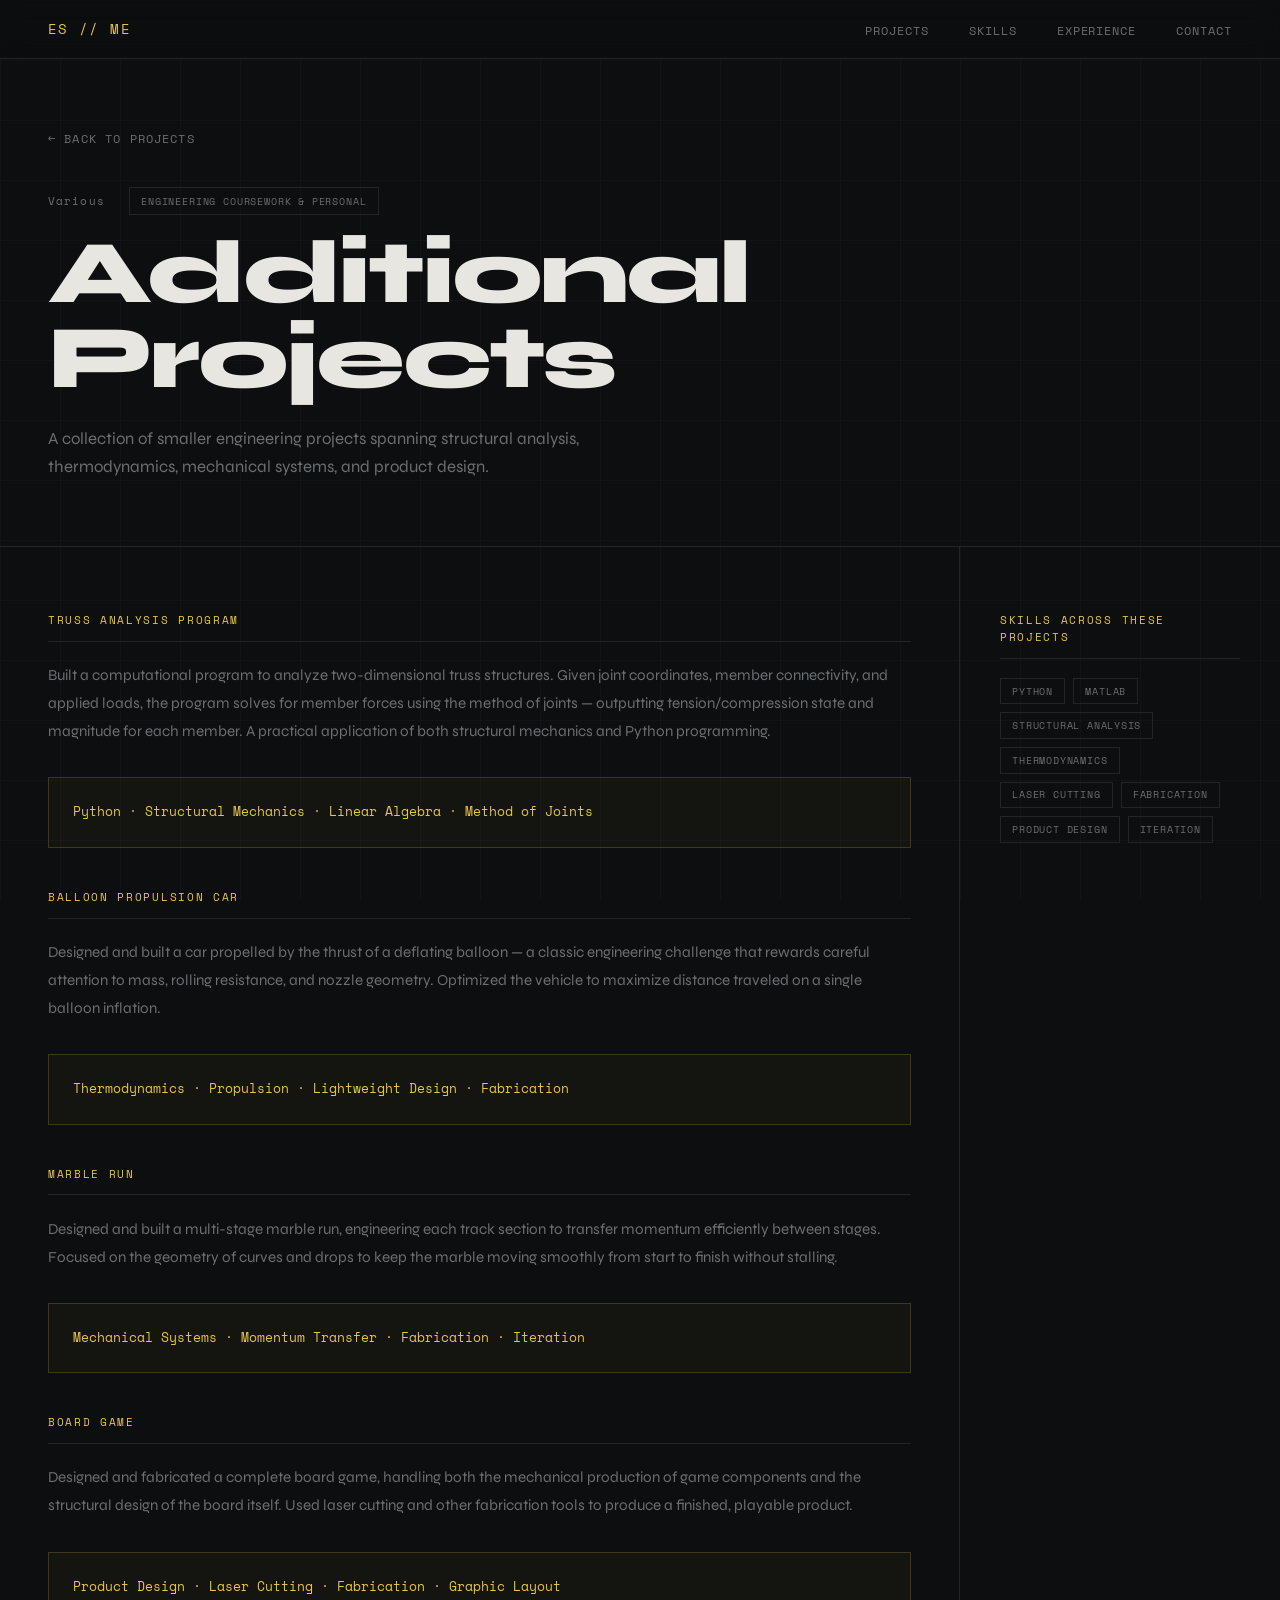
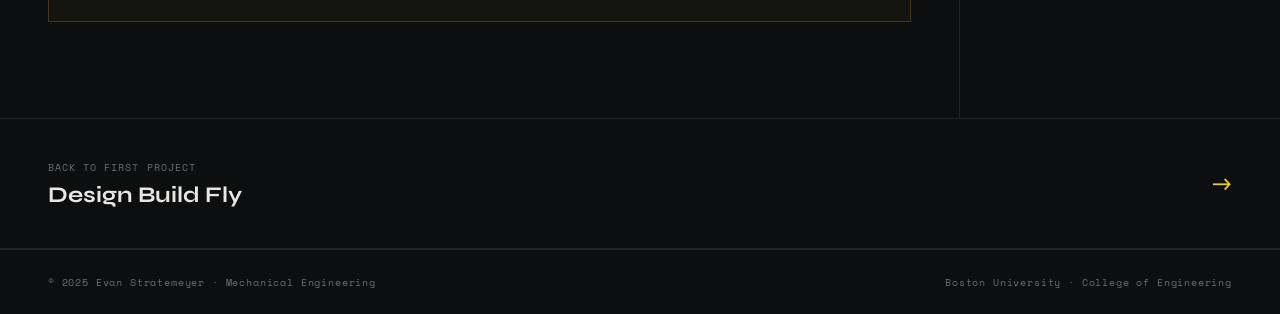
==== projects/additional.html @ 11208b40 "Initial commit" ====
<!DOCTYPE html>
<html lang="en">
<head>
  <meta charset="UTF-8">
  <meta name="viewport" content="width=device-width, initial-scale=1.0">
  <title>Additional Projects — Evan Stratemeyer</title>
  <link rel="stylesheet" href="../css/styles.css">
</head>
<body>

<nav>
  <a class="nav-logo" href="../index.html">ES // ME</a>
  <ul class="nav-links">
    <li><a href="../index.html#projects">Projects</a></li>
    <li><a href="../index.html#skills">Skills</a></li>
    <li><a href="../index.html#experience">Experience</a></li>
    <li><a href="../index.html#contact">Contact</a></li>
  </ul>
</nav>

<div class="project-hero">
  <div class="project-hero-content">
    <a href="../index.html#projects" class="back-link">← Back to Projects</a>
    <div class="project-hero-meta">
      <span class="project-hero-date">Various</span>
      <span class="tag">Engineering Coursework & Personal</span>
    </div>
    <h1 class="project-hero-title">Additional<br>Projects</h1>
    <p class="project-hero-subtitle">A collection of smaller engineering projects spanning structural analysis, thermodynamics, mechanical systems, and product design.</p>
  </div>
</div>

<div class="project-body">
  <div class="project-main">

    <p class="project-section-title">Truss Analysis Program</p>
    <div class="project-text">
      <p>Built a computational program to analyze two-dimensional truss structures. Given joint coordinates, member connectivity, and applied loads, the program solves for member forces using the method of joints — outputting tension/compression state and magnitude for each member. A practical application of both structural mechanics and Python programming.</p>
    </div>
    <div class="highlight-box"><p>Python · Structural Mechanics · Linear Algebra · Method of Joints</p></div>

    <p class="project-section-title" style="margin-top:2.5rem;">Balloon Propulsion Car</p>
    <div class="project-text">
      <p>Designed and built a car propelled by the thrust of a deflating balloon — a classic engineering challenge that rewards careful attention to mass, rolling resistance, and nozzle geometry. Optimized the vehicle to maximize distance traveled on a single balloon inflation.</p>
    </div>
    <div class="highlight-box"><p>Thermodynamics · Propulsion · Lightweight Design · Fabrication</p></div>

    <p class="project-section-title" style="margin-top:2.5rem;">Marble Run</p>
    <div class="project-text">
      <p>Designed and built a multi-stage marble run, engineering each track section to transfer momentum efficiently between stages. Focused on the geometry of curves and drops to keep the marble moving smoothly from start to finish without stalling.</p>
    </div>
    <div class="highlight-box"><p>Mechanical Systems · Momentum Transfer · Fabrication · Iteration</p></div>

    <p class="project-section-title" style="margin-top:2.5rem;">Board Game</p>
    <div class="project-text">
      <p>Designed and fabricated a complete board game, handling both the mechanical production of game components and the structural design of the board itself. Used laser cutting and other fabrication tools to produce a finished, playable product.</p>
    </div>
    <div class="highlight-box"><p>Product Design · Laser Cutting · Fabrication · Graphic Layout</p></div>

  </div>

  <div class="project-sidebar">
    <p class="project-section-title">Skills Across These Projects</p>
    <div class="sidebar-tags">
      <span class="sidebar-tag">Python</span>
      <span class="sidebar-tag">MATLAB</span>
      <span class="sidebar-tag">Structural Analysis</span>
      <span class="sidebar-tag">Thermodynamics</span>
      <span class="sidebar-tag">Laser Cutting</span>
      <span class="sidebar-tag">Fabrication</span>
      <span class="sidebar-tag">Product Design</span>
      <span class="sidebar-tag">Iteration</span>
    </div>
  </div>
</div>

<a href="design-build-fly.html" class="next-project">
  <div>
    <p class="next-label">Back to First Project</p>
    <p class="next-title">Design Build Fly</p>
  </div>
  <span class="next-arrow">→</span>
</a>

<footer>
  <p>© 2025 Evan Stratemeyer · Mechanical Engineering</p>
  <p>Boston University · College of Engineering</p>
</footer>

<script src="../js/main.js"></script>
</body>
</html>
---- css/styles.css ----
/* =========================================
   EVAN STRATEMEYER — Portfolio Styles
   ========================================= */

@import url('https://fonts.googleapis.com/css2?family=Space+Mono:wght@400;700&family=Syne:wght@400;600;700;800&display=swap');

/* -----------------------------------------
   CSS VARIABLES
----------------------------------------- */
:root {
  --bg: #0c0e0f;
  --surface: #141618;
  --border: #222527;
  --accent: #e8c547;
  --accent2: #4a9eff;
  --text: #e8e6e1;
  --muted: #6b6f72;
  --mono: 'Space Mono', monospace;
  --sans: 'Syne', sans-serif;
}

/* -----------------------------------------
   RESET & BASE
----------------------------------------- */
* { margin: 0; padding: 0; box-sizing: border-box; }
html { scroll-behavior: smooth; }

body {
  background: var(--bg);
  color: var(--text);
  font-family: var(--sans);
  overflow-x: hidden;
}

/* Grid background */
body::before {
  content: '';
  position: fixed;
  inset: 0;
  background-image:
    linear-gradient(rgba(255,255,255,0.025) 1px, transparent 1px),
    linear-gradient(90deg, rgba(255,255,255,0.025) 1px, transparent 1px);
  background-size: 60px 60px;
  pointer-events: none;
  z-index: 0;
}

/* -----------------------------------------
   NAVIGATION
----------------------------------------- */
nav {
  position: fixed;
  top: 0; left: 0; right: 0;
  z-index: 100;
  display: flex;
  align-items: center;
  justify-content: space-between;
  padding: 1.2rem 3rem;
  border-bottom: 1px solid var(--border);
  background: rgba(12,14,15,0.85);
  backdrop-filter: blur(12px);
}

.nav-logo {
  font-family: var(--mono);
  font-size: 0.85rem;
  color: var(--accent);
  letter-spacing: 0.1em;
  text-decoration: none;
}

.nav-links {
  display: flex;
  gap: 2.5rem;
  list-style: none;
}

.nav-links a {
  font-family: var(--mono);
  font-size: 0.75rem;
  color: var(--muted);
  text-decoration: none;
  letter-spacing: 0.08em;
  text-transform: uppercase;
  transition: color 0.2s;
}

.nav-links a:hover { color: var(--accent); }

/* -----------------------------------------
   BUTTONS
----------------------------------------- */
.btn {
  font-family: var(--mono);
  font-size: 0.75rem;
  letter-spacing: 0.1em;
  text-transform: uppercase;
  text-decoration: none;
  padding: 0.85rem 1.8rem;
  border: 1px solid;
  transition: all 0.2s;
  cursor: pointer;
  display: inline-block;
}

.btn-primary {
  background: var(--accent);
  color: #0c0e0f;
  border-color: var(--accent);
}

.btn-primary:hover {
  background: transparent;
  color: var(--accent);
}

.btn-secondary {
  background: transparent;
  color: var(--muted);
  border-color: var(--border);
}

.btn-secondary:hover {
  border-color: var(--muted);
  color: var(--text);
}

/* -----------------------------------------
   SECTIONS (shared)
----------------------------------------- */
section {
  position: relative;
  z-index: 1;
  padding: 6rem 3rem;
}

.section-header {
  display: flex;
  align-items: baseline;
  gap: 1rem;
  margin-bottom: 3.5rem;
}

.section-num {
  font-family: var(--mono);
  font-size: 0.7rem;
  color: var(--accent);
  letter-spacing: 0.15em;
}

.section-title {
  font-size: 2.8rem;
  font-weight: 800;
  letter-spacing: -0.02em;
}

/* -----------------------------------------
   STATS BAR
----------------------------------------- */
.stats-bar {
  position: relative;
  z-index: 1;
  display: flex;
  border-top: 1px solid var(--border);
  border-bottom: 1px solid var(--border);
}

.stat {
  flex: 1;
  padding: 2rem;
  border-right: 1px solid var(--border);
  opacity: 0;
  animation: fadeUp 0.5s ease forwards;
}

.stat:last-child { border-right: none; }
.stat:nth-child(1) { animation-delay: 0.2s; }
.stat:nth-child(2) { animation-delay: 0.35s; }
.stat:nth-child(3) { animation-delay: 0.5s; }
.stat:nth-child(4) { animation-delay: 0.65s; }

.stat-num {
  font-size: 2.2rem;
  font-weight: 800;
  color: var(--accent);
  line-height: 1;
  margin-bottom: 0.4rem;
}

.stat-label {
  font-family: var(--mono);
  font-size: 0.7rem;
  color: var(--muted);
  letter-spacing: 0.1em;
  text-transform: uppercase;
}

/* -----------------------------------------
   PROJECT CARDS (index page)
----------------------------------------- */
.projects-grid {
  display: grid;
  grid-template-columns: repeat(auto-fill, minmax(340px, 1fr));
  gap: 1.5px;
  background: var(--border);
  border: 1.5px solid var(--border);
}

.project-card {
  background: var(--bg);
  padding: 2.5rem;
  position: relative;
  overflow: hidden;
  transition: background 0.2s;
  cursor: pointer;
  text-decoration: none;
  color: inherit;
  display: block;
}

.project-card::before {
  content: '';
  position: absolute;
  inset: 0;
  background: linear-gradient(135deg, rgba(232,197,71,0.05) 0%, transparent 60%);
  opacity: 0;
  transition: opacity 0.3s;
}

.project-card:hover { background: var(--surface); }
.project-card:hover::before { opacity: 1; }
.project-card.featured { grid-column: span 2; }

.project-arrow {
  position: absolute;
  bottom: 2rem;
  right: 2rem;
  font-family: var(--mono);
  font-size: 0.75rem;
  color: var(--muted);
  transition: color 0.2s, transform 0.2s;
}

.project-card:hover .project-arrow {
  color: var(--accent);
  transform: translate(3px, -3px);
}

.project-icon {
  width: 42px;
  height: 42px;
  border: 1px solid var(--border);
  display: flex;
  align-items: center;
  justify-content: center;
  font-size: 1.2rem;
  margin-bottom: 1.5rem;
  color: var(--accent);
  transition: border-color 0.2s;
}

.project-card:hover .project-icon { border-color: var(--accent); }

.project-date {
  font-family: var(--mono);
  font-size: 0.65rem;
  color: var(--muted);
  letter-spacing: 0.1em;
  text-transform: uppercase;
  margin-bottom: 0.6rem;
}

.project-name {
  font-size: 1.3rem;
  font-weight: 700;
  letter-spacing: -0.01em;
  margin-bottom: 0.8rem;
}

.project-desc {
  font-size: 0.875rem;
  color: var(--muted);
  line-height: 1.7;
  margin-bottom: 1.5rem;
}

.project-tags {
  display: flex;
  flex-wrap: wrap;
  gap: 0.5rem;
}

.tag {
  font-family: var(--mono);
  font-size: 0.65rem;
  letter-spacing: 0.08em;
  text-transform: uppercase;
  padding: 0.3rem 0.7rem;
  border: 1px solid var(--border);
  color: var(--muted);
  transition: all 0.2s;
}

.project-card:hover .tag {
  border-color: rgba(232,197,71,0.3);
  color: var(--accent);
}

.project-highlight {
  position: absolute;
  top: 2rem;
  right: 2rem;
  font-family: var(--mono);
  font-size: 0.6rem;
  color: var(--accent);
  letter-spacing: 0.1em;
  text-transform: uppercase;
  border: 1px solid rgba(232,197,71,0.3);
  padding: 0.25rem 0.6rem;
}

/* -----------------------------------------
   SKILLS
----------------------------------------- */
.skills-layout {
  display: grid;
  grid-template-columns: 1fr 1fr;
  gap: 3rem;
}

.skill-category-title {
  font-family: var(--mono);
  font-size: 0.7rem;
  color: var(--accent);
  letter-spacing: 0.15em;
  text-transform: uppercase;
  margin-bottom: 1.5rem;
}

.skill-list {
  display: flex;
  flex-direction: column;
  gap: 0.8rem;
}

.skill-item {
  display: flex;
  align-items: center;
  gap: 1rem;
}

.skill-name {
  font-family: var(--mono);
  font-size: 0.8rem;
  color: var(--text);
  width: 140px;
  flex-shrink: 0;
}

.skill-bar-bg {
  flex: 1;
  height: 2px;
  background: var(--border);
  position: relative;
  overflow: hidden;
}

.skill-bar-fill {
  height: 100%;
  background: var(--accent);
  width: 0;
  transition: width 1.2s cubic-bezier(0.16,1,0.3,1);
}

.skill-bar-fill.animate { width: var(--fill); }

/* -----------------------------------------
   EXPERIENCE
----------------------------------------- */
.exp-list {
  display: flex;
  flex-direction: column;
  border: 1px solid var(--border);
}

.exp-item {
  padding: 2rem 2.5rem;
  border-bottom: 1px solid var(--border);
  display: grid;
  grid-template-columns: 200px 1fr;
  gap: 2rem;
  transition: background 0.2s;
}

.exp-item:last-child { border-bottom: none; }
.exp-item:hover { background: var(--surface); }

.exp-date {
  font-family: var(--mono);
  font-size: 0.7rem;
  color: var(--muted);
  letter-spacing: 0.05em;
  padding-top: 0.2rem;
}

.exp-role {
  font-size: 1.1rem;
  font-weight: 700;
  margin-bottom: 0.3rem;
}

.exp-org {
  font-family: var(--mono);
  font-size: 0.75rem;
  color: var(--accent);
  margin-bottom: 0.8rem;
  letter-spacing: 0.05em;
}

.exp-desc {
  font-size: 0.875rem;
  color: var(--muted);
  line-height: 1.7;
}

/* -----------------------------------------
   CONTACT
----------------------------------------- */
.contact-section {
  border-top: 1px solid var(--border);
  padding: 6rem 3rem;
}

.contact-grid {
  display: grid;
  grid-template-columns: 1fr 1fr;
  gap: 4rem;
  align-items: center;
}

.contact-headline {
  font-size: clamp(2rem, 5vw, 4rem);
  font-weight: 800;
  letter-spacing: -0.03em;
  line-height: 1.05;
  margin-bottom: 1.5rem;
}

.contact-headline span { color: var(--accent); }

.contact-body {
  font-size: 0.95rem;
  color: var(--muted);
  line-height: 1.7;
  margin-bottom: 2rem;
}

.contact-links {
  display: flex;
  flex-direction: column;
  gap: 1rem;
}

.contact-link {
  display: flex;
  align-items: center;
  gap: 1rem;
  padding: 1.2rem 1.5rem;
  border: 1px solid var(--border);
  text-decoration: none;
  color: var(--text);
  transition: all 0.2s;
  font-family: var(--mono);
  font-size: 0.8rem;
}

.contact-link:hover {
  border-color: var(--accent);
  color: var(--accent);
  background: rgba(232,197,71,0.05);
}

.contact-link-icon {
  font-size: 1rem;
  width: 20px;
  text-align: center;
}

/* -----------------------------------------
   FOOTER
----------------------------------------- */
footer {
  position: relative;
  z-index: 1;
  border-top: 1px solid var(--border);
  padding: 1.5rem 3rem;
  display: flex;
  justify-content: space-between;
  align-items: center;
}

footer p {
  font-family: var(--mono);
  font-size: 0.65rem;
  color: var(--muted);
  letter-spacing: 0.08em;
}

/* -----------------------------------------
   PROJECT DETAIL PAGES
----------------------------------------- */
.project-hero {
  position: relative;
  z-index: 1;
  min-height: 50vh;
  display: flex;
  align-items: flex-end;
  padding: 8rem 3rem 4rem;
  border-bottom: 1px solid var(--border);
}

.back-link {
  font-family: var(--mono);
  font-size: 0.72rem;
  color: var(--muted);
  text-decoration: none;
  letter-spacing: 0.1em;
  text-transform: uppercase;
  display: inline-flex;
  align-items: center;
  gap: 0.5rem;
  margin-bottom: 2.5rem;
  transition: color 0.2s;
}

.back-link:hover { color: var(--accent); }

.project-hero-content { width: 100%; }

.project-hero-meta {
  display: flex;
  align-items: center;
  gap: 1.5rem;
  margin-bottom: 1rem;
}

.project-hero-date {
  font-family: var(--mono);
  font-size: 0.7rem;
  color: var(--muted);
  letter-spacing: 0.1em;
}

.project-hero-title {
  font-size: clamp(2.5rem, 7vw, 6rem);
  font-weight: 800;
  letter-spacing: -0.03em;
  line-height: 0.95;
  margin-bottom: 1.5rem;
}

.project-hero-subtitle {
  font-size: 1.05rem;
  color: var(--muted);
  max-width: 560px;
  line-height: 1.7;
}

.project-body {
  position: relative;
  z-index: 1;
  display: grid;
  grid-template-columns: 1fr 320px;
  gap: 0;
  border-bottom: 1px solid var(--border);
}

.project-main {
  padding: 4rem 3rem;
  border-right: 1px solid var(--border);
}

.project-sidebar {
  padding: 4rem 2.5rem;
}

.project-section-title {
  font-family: var(--mono);
  font-size: 0.7rem;
  color: var(--accent);
  letter-spacing: 0.15em;
  text-transform: uppercase;
  margin-bottom: 1.2rem;
  padding-bottom: 0.8rem;
  border-bottom: 1px solid var(--border);
}

.project-text {
  font-size: 0.95rem;
  color: var(--muted);
  line-height: 1.85;
  margin-bottom: 2rem;
}

.project-text p { margin-bottom: 1rem; }

.highlight-box {
  border: 1px solid rgba(232,197,71,0.2);
  background: rgba(232,197,71,0.04);
  padding: 1.5rem;
  margin: 2rem 0;
}

.highlight-box p {
  font-family: var(--mono);
  font-size: 0.8rem;
  color: var(--accent);
  line-height: 1.6;
}

.detail-list {
  display: flex;
  flex-direction: column;
  gap: 1.2rem;
  margin-bottom: 2.5rem;
}

.detail-item {
  font-family: var(--mono);
  font-size: 0.75rem;
  color: var(--muted);
  line-height: 1.5;
}

.detail-item strong {
  display: block;
  color: var(--text);
  font-size: 0.7rem;
  letter-spacing: 0.08em;
  text-transform: uppercase;
  margin-bottom: 0.25rem;
}

.sidebar-tags {
  display: flex;
  flex-wrap: wrap;
  gap: 0.5rem;
  margin-bottom: 2.5rem;
}

.sidebar-tag {
  font-family: var(--mono);
  font-size: 0.62rem;
  letter-spacing: 0.08em;
  text-transform: uppercase;
  padding: 0.3rem 0.7rem;
  border: 1px solid var(--border);
  color: var(--muted);
}

.photo-placeholder {
  background: var(--surface);
  border: 1px dashed var(--border);
  aspect-ratio: 16/10;
  display: flex;
  flex-direction: column;
  align-items: center;
  justify-content: center;
  gap: 0.5rem;
  margin-bottom: 1.5rem;
  color: var(--muted);
}

.photo-placeholder span {
  font-family: var(--mono);
  font-size: 0.65rem;
  letter-spacing: 0.1em;
  text-transform: uppercase;
}

.photo-placeholder .photo-icon { font-size: 1.5rem; }

.project-image {
  width: 100%;
  aspect-ratio: 16/10;
  object-fit: cover;
  display: block;
  margin-bottom: 1.5rem;
  border: 1px solid var(--border);
}

.next-project {
  position: relative;
  z-index: 1;
  display: flex;
  align-items: center;
  justify-content: space-between;
  padding: 2.5rem 3rem;
  border-bottom: 1px solid var(--border);
  text-decoration: none;
  color: var(--text);
  transition: background 0.2s;
}

.next-project:hover { background: var(--surface); }

.next-label {
  font-family: var(--mono);
  font-size: 0.65rem;
  color: var(--muted);
  letter-spacing: 0.1em;
  text-transform: uppercase;
  margin-bottom: 0.4rem;
}

.next-title {
  font-size: 1.4rem;
  font-weight: 700;
}

.next-arrow {
  font-size: 1.5rem;
  color: var(--accent);
  transition: transform 0.2s;
}

.next-project:hover .next-arrow { transform: translateX(6px); }

/* -----------------------------------------
   ANIMATIONS
----------------------------------------- */
@keyframes fadeUp {
  from { opacity: 0; transform: translateY(20px); }
  to { opacity: 1; transform: translateY(0); }
}

.reveal {
  opacity: 0;
  transform: translateY(24px);
  transition: opacity 0.6s ease, transform 0.6s ease;
}

.reveal.visible {
  opacity: 1;
  transform: translateY(0);
}

/* -----------------------------------------
   RESPONSIVE
----------------------------------------- */
@media (max-width: 768px) {
  nav { padding: 1rem 1.5rem; }
  .nav-links { display: none; }
  section { padding: 4rem 1.5rem; }
  .stats-bar { flex-wrap: wrap; }
  .stat { flex: 50%; border-right: 1px solid var(--border); }
  .project-card.featured { grid-column: span 1; }
  .projects-grid { grid-template-columns: 1fr; }
  .skills-layout { grid-template-columns: 1fr; }
  .exp-item { grid-template-columns: 1fr; gap: 0.5rem; }
  .contact-grid { grid-template-columns: 1fr; }
  footer { flex-direction: column; gap: 0.5rem; text-align: center; }
  .project-body { grid-template-columns: 1fr; }
  .project-main { border-right: none; border-bottom: 1px solid var(--border); }
  .project-hero { padding: 7rem 1.5rem 3rem; }
  .project-main { padding: 3rem 1.5rem; }
  .project-sidebar { padding: 3rem 1.5rem; }
  .next-project { padding: 2rem 1.5rem; }
}
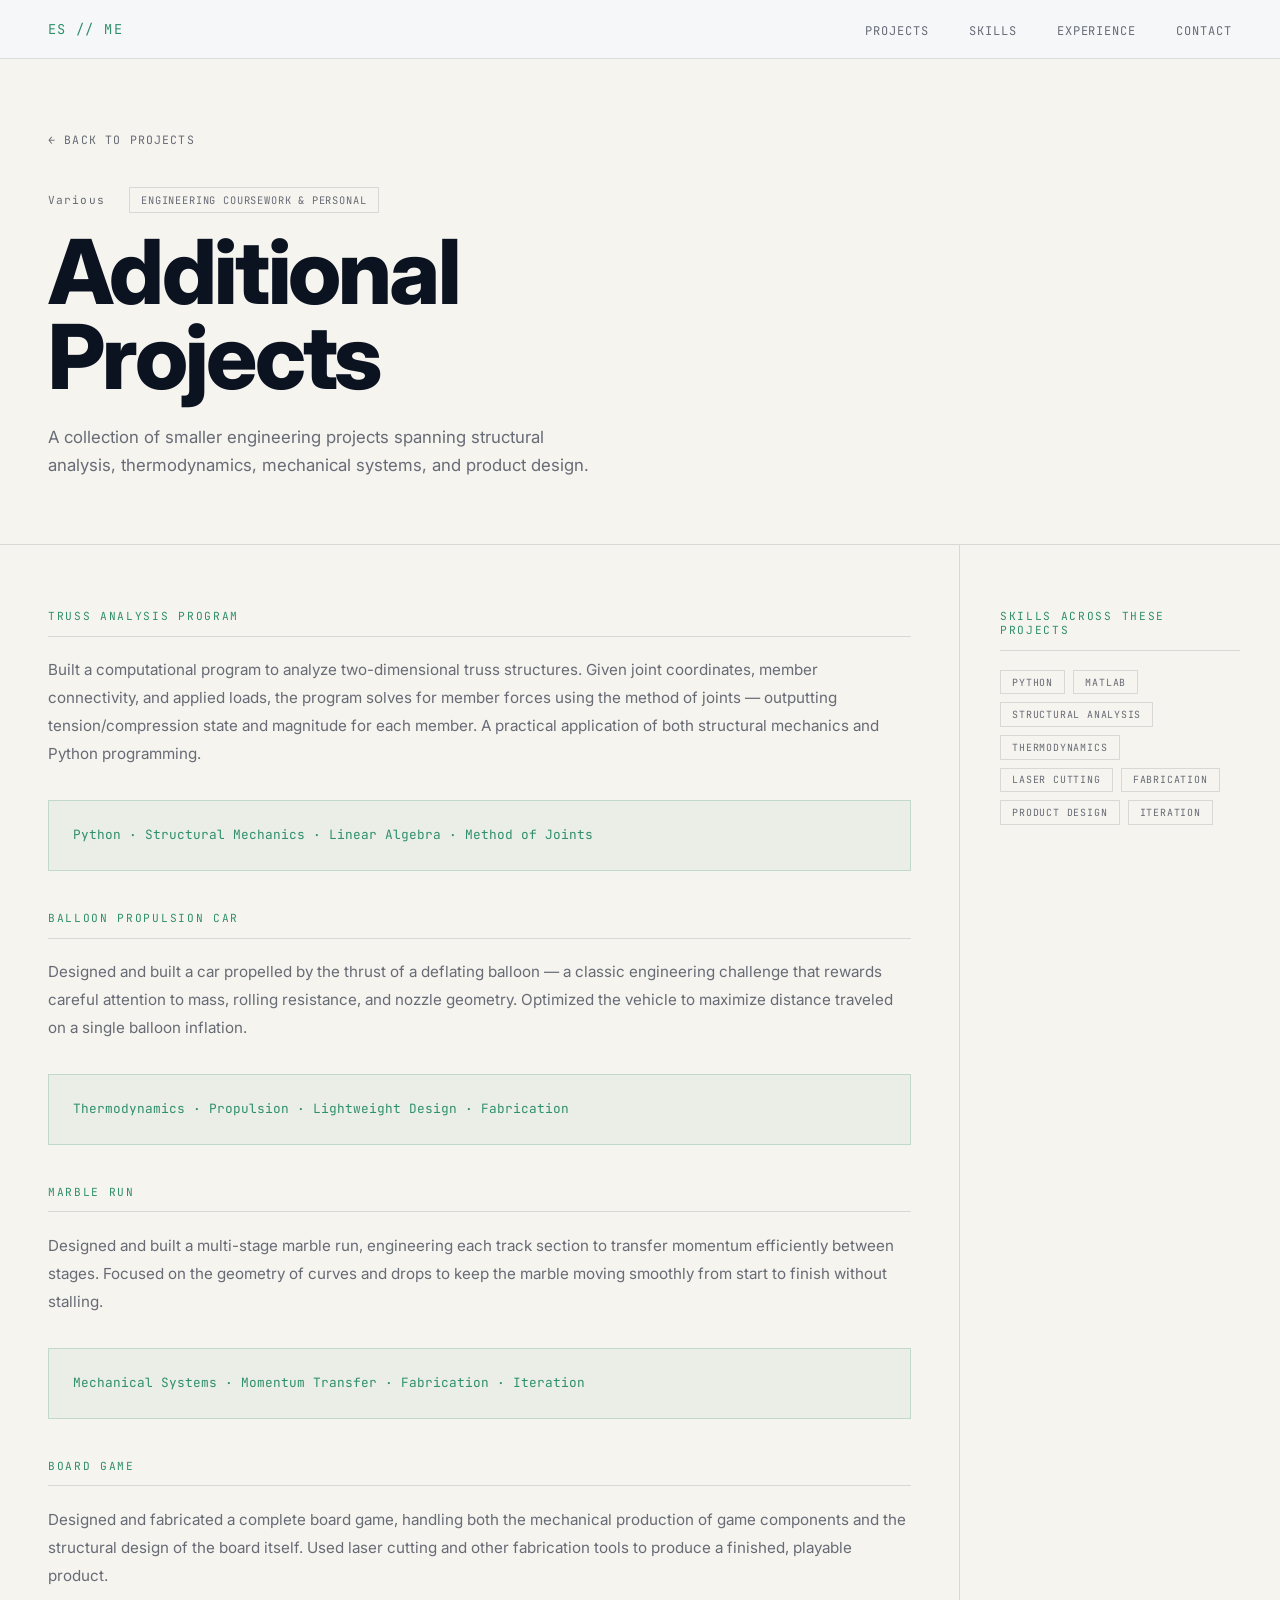
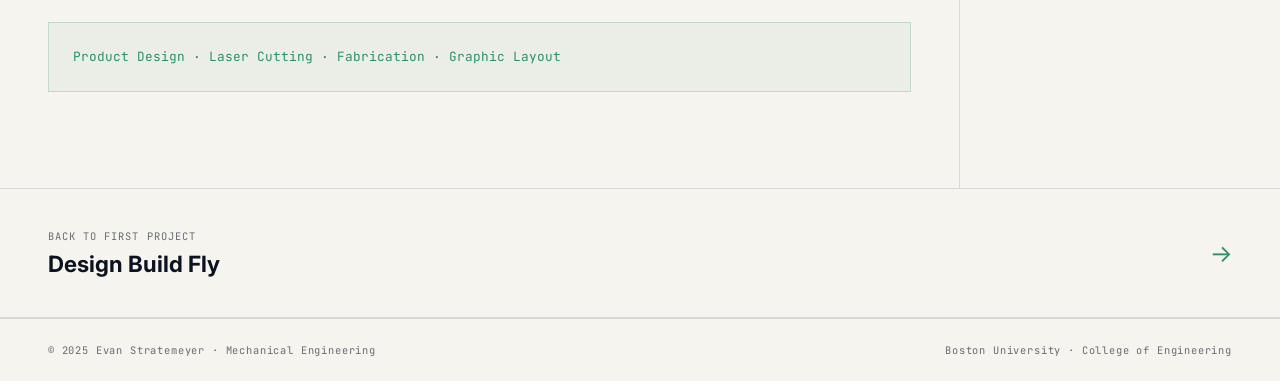
==== commit a941e032: "colors, format" ====
--- a/projects/additional.html
+++ b/projects/additional.html
@@ -39,19 +39,19 @@
     </div>
     <div class="highlight-box"><p>Python · Structural Mechanics · Linear Algebra · Method of Joints</p></div>
 
-    <p class="project-section-title" style="margin-top:2.5rem;">Balloon Propulsion Car</p>
+    <p class="project-section-title project-section-title-spaced-lg">Balloon Propulsion Car</p>
     <div class="project-text">
       <p>Designed and built a car propelled by the thrust of a deflating balloon — a classic engineering challenge that rewards careful attention to mass, rolling resistance, and nozzle geometry. Optimized the vehicle to maximize distance traveled on a single balloon inflation.</p>
     </div>
     <div class="highlight-box"><p>Thermodynamics · Propulsion · Lightweight Design · Fabrication</p></div>
 
-    <p class="project-section-title" style="margin-top:2.5rem;">Marble Run</p>
+    <p class="project-section-title project-section-title-spaced-lg">Marble Run</p>
     <div class="project-text">
       <p>Designed and built a multi-stage marble run, engineering each track section to transfer momentum efficiently between stages. Focused on the geometry of curves and drops to keep the marble moving smoothly from start to finish without stalling.</p>
     </div>
     <div class="highlight-box"><p>Mechanical Systems · Momentum Transfer · Fabrication · Iteration</p></div>
 
-    <p class="project-section-title" style="margin-top:2.5rem;">Board Game</p>
+    <p class="project-section-title project-section-title-spaced-lg">Board Game</p>
     <div class="project-text">
       <p>Designed and fabricated a complete board game, handling both the mechanical production of game components and the structural design of the board itself. Used laser cutting and other fabrication tools to produce a finished, playable product.</p>
     </div>
--- a/css/styles.css
+++ b/css/styles.css
@@ -2,21 +2,22 @@
    EVAN STRATEMEYER — Portfolio Styles
    ========================================= */
 
-@import url('https://fonts.googleapis.com/css2?family=Space+Mono:wght@400;700&family=Syne:wght@400;600;700;800&display=swap');
+@import url('https://fonts.googleapis.com/css2?family=Inter:wght@400;500;600;700;800&family=JetBrains+Mono:wght@400;600;700&display=swap');
 
 /* -----------------------------------------
    CSS VARIABLES
 ----------------------------------------- */
 :root {
-  --bg: #0c0e0f;
-  --surface: #141618;
-  --border: #222527;
-  --accent: #e8c547;
-  --accent2: #4a9eff;
-  --text: #e8e6e1;
-  --muted: #6b6f72;
-  --mono: 'Space Mono', monospace;
-  --sans: 'Syne', sans-serif;
+  --bg: #f6f4ef;
+  --surface: #fbfaf7;
+  --border: rgba(15, 23, 42, 0.12);
+  --accent: #2f8f6a;   /* sage green */
+  --accent2: #45b08a;  /* brighter highlight */
+  --accent-rgb: 47, 143, 106;
+  --text: #0b1220;
+  --muted: rgba(15, 23, 42, 0.62);
+  --mono: 'JetBrains Mono', ui-monospace, SFMono-Regular, Menlo, Monaco, Consolas, 'Liberation Mono', 'Courier New', monospace;
+  --sans: 'Inter', ui-sans-serif, system-ui, -apple-system, BlinkMacSystemFont, 'Segoe UI', Roboto, Helvetica, Arial, 'Apple Color Emoji', 'Segoe UI Emoji';
 }
 
 /* -----------------------------------------
@@ -32,17 +33,75 @@
   overflow-x: hidden;
 }
 
-/* Grid background */
-body::before {
-  content: '';
-  position: fixed;
-  inset: 0;
-  background-image:
-    linear-gradient(rgba(255,255,255,0.025) 1px, transparent 1px),
-    linear-gradient(90deg, rgba(255,255,255,0.025) 1px, transparent 1px);
-  background-size: 60px 60px;
-  pointer-events: none;
-  z-index: 0;
+/* -----------------------------------------
+   HERO
+----------------------------------------- */
+.hero {
+  min-height: 100vh;
+  display: flex;
+  align-items: center;
+  justify-content: space-between;
+  gap: 3rem;
+  padding: 0 3rem;
+  overflow: hidden;
+}
+
+.hero-content { max-width: 900px; }
+
+.hero-kicker {
+  font-family: var(--mono);
+  font-size: 0.75rem;
+  color: var(--accent);
+  letter-spacing: 0.2em;
+  text-transform: uppercase;
+  margin-bottom: 1.5rem;
+}
+
+.hero-title {
+  font-size: clamp(3.5rem, 9vw, 8rem);
+  font-weight: 800;
+  line-height: 0.92;
+  letter-spacing: -0.03em;
+  margin-bottom: 1.5rem;
+}
+
+.hero-lastname {
+  color: transparent;
+  -webkit-text-stroke: 1px rgba(var(--accent-rgb), 0.55);
+}
+
+.hero-subtitle {
+  font-size: 1.1rem;
+  color: var(--muted);
+  max-width: 460px;
+  line-height: 1.7;
+  margin-bottom: 2.5rem;
+}
+
+.hero-actions {
+  display: flex;
+  gap: 1rem;
+  flex-wrap: wrap;
+}
+
+.hero-photo {
+  width: min(360px, 32vw);
+  aspect-ratio: 1 / 1;
+  border-radius: 28px;
+  border: 1px solid var(--border);
+  background: linear-gradient(180deg, rgba(var(--accent-rgb), 0.08), transparent 70%);
+  box-shadow:
+    0 20px 60px rgba(15, 23, 42, 0.10),
+    0 1px 0 rgba(255, 255, 255, 0.8) inset;
+  overflow: hidden;
+  flex: 0 0 auto;
+}
+
+.hero-photo-img {
+  width: 100%;
+  height: 100%;
+  object-fit: cover;
+  display: block;
 }
 
 /* -----------------------------------------
@@ -57,7 +116,7 @@
   justify-content: space-between;
   padding: 1.2rem 3rem;
   border-bottom: 1px solid var(--border);
-  background: rgba(12,14,15,0.85);
+  background: rgba(247, 248, 251, 0.78);
   backdrop-filter: blur(12px);
 }
 
@@ -105,7 +164,7 @@
 
 .btn-primary {
   background: var(--accent);
-  color: #0c0e0f;
+  color: #ffffff;
   border-color: var(--accent);
 }
 
@@ -134,6 +193,12 @@
   padding: 6rem 3rem;
 }
 
+.section-surface {
+  background: var(--surface);
+  border-top: 1px solid var(--border);
+  border-bottom: 1px solid var(--border);
+}
+
 .section-header {
   display: flex;
   align-items: baseline;
@@ -153,6 +218,134 @@
   font-weight: 800;
   letter-spacing: -0.02em;
 }
+
+/* -----------------------------------------
+   ABOUT
+----------------------------------------- */
+.about-layout {
+  display: grid;
+  grid-template-columns: 1.1fr 0.9fr;
+  gap: 3rem;
+  align-items: start;
+}
+
+.about-lede {
+  font-size: 1.05rem;
+  color: var(--text);
+  line-height: 1.8;
+  max-width: 52ch;
+}
+
+.about-details {
+  font-size: 0.95rem;
+  color: var(--muted);
+  line-height: 1.9;
+}
+
+.about-details p { margin-bottom: 1rem; }
+
+.about-callout {
+  margin-top: 1.25rem;
+  padding: 1rem 1.25rem;
+  border: 1px solid rgba(var(--accent-rgb), 0.22);
+  background: rgba(var(--accent-rgb), 0.06);
+  border-radius: 16px;
+  color: var(--text);
+}
+
+/* -----------------------------------------
+   ON THE BENCH
+----------------------------------------- */
+.bench-grid {
+  display: grid;
+  grid-template-columns: 1fr 1fr;
+  gap: 1.5px;
+  background: var(--border);
+  border: 1.5px solid var(--border);
+}
+
+.bench-card {
+  background: var(--bg);
+  padding: 2.5rem;
+}
+
+.bench-card-wide { grid-column: span 2; }
+.bench-card-divider { border-top: 1px solid var(--border); }
+
+.bench-label {
+  font-family: var(--mono);
+  font-size: 0.65rem;
+  color: var(--accent);
+  letter-spacing: 0.15em;
+  text-transform: uppercase;
+  margin-bottom: 0.6rem;
+}
+
+.bench-label.is-muted { color: var(--muted); }
+
+.bench-title {
+  font-size: 1.8rem;
+  font-weight: 800;
+  letter-spacing: -0.02em;
+  margin-bottom: 1rem;
+}
+
+.bench-title.is-muted { color: var(--muted); }
+
+.bench-text {
+  font-size: 0.95rem;
+  color: var(--muted);
+  line-height: 1.7;
+  max-width: 640px;
+}
+
+.bench-subhead {
+  font-family: var(--mono);
+  font-size: 0.7rem;
+  color: var(--accent);
+  letter-spacing: 0.15em;
+  text-transform: uppercase;
+  margin-bottom: 1.2rem;
+  padding-bottom: 0.8rem;
+  border-bottom: 1px solid var(--border);
+}
+
+.bench-tags {
+  display: flex;
+  flex-wrap: wrap;
+  gap: 0.5rem;
+}
+
+.bench-tags-spaced { margin-top: 1.2rem; }
+
+.bench-status {
+  display: flex;
+  flex-direction: column;
+  gap: 0.8rem;
+}
+
+.bench-status-row {
+  display: flex;
+  align-items: center;
+  gap: 1rem;
+  font-family: var(--mono);
+  font-size: 0.78rem;
+  color: var(--muted);
+}
+
+.bench-status-row.is-active { color: var(--text); }
+
+.bench-status-bullet { color: var(--border); }
+.bench-status-row.is-active .bench-status-bullet { color: var(--accent); }
+
+.bench-status-step { color: inherit; }
+
+.bench-status-state {
+  margin-left: auto;
+  color: var(--muted);
+}
+
+.bench-status-row.is-active .bench-status-state { color: var(--accent); }
 
 /* -----------------------------------------
    STATS BAR
@@ -222,14 +415,13 @@
   content: '';
   position: absolute;
   inset: 0;
-  background: linear-gradient(135deg, rgba(232,197,71,0.05) 0%, transparent 60%);
+  background: linear-gradient(135deg, rgba(var(--accent-rgb), 0.08) 0%, transparent 60%);
   opacity: 0;
   transition: opacity 0.3s;
 }
 
 .project-card:hover { background: var(--surface); }
 .project-card:hover::before { opacity: 1; }
-.project-card.featured { grid-column: span 2; }
 
 .project-arrow {
   position: absolute;
@@ -302,7 +494,7 @@
 }
 
 .project-card:hover .tag {
-  border-color: rgba(232,197,71,0.3);
+  border-color: rgba(var(--accent-rgb), 0.28);
   color: var(--accent);
 }
 
@@ -315,7 +507,7 @@
   color: var(--accent);
   letter-spacing: 0.1em;
   text-transform: uppercase;
-  border: 1px solid rgba(232,197,71,0.3);
+  border: 1px solid rgba(var(--accent-rgb), 0.28);
   padding: 0.25rem 0.6rem;
 }
 
@@ -477,13 +669,18 @@
 .contact-link:hover {
   border-color: var(--accent);
   color: var(--accent);
-  background: rgba(232,197,71,0.05);
+  background: rgba(var(--accent-rgb), 0.06);
 }
 
 .contact-link-icon {
   font-size: 1rem;
   width: 20px;
   text-align: center;
+}
+
+.contact-link-static {
+  cursor: default;
+  pointer-events: none;
 }
 
 /* -----------------------------------------
@@ -595,6 +792,9 @@
   border-bottom: 1px solid var(--border);
 }
 
+.project-section-title-spaced { margin-top: 2rem; }
+.project-section-title-spaced-lg { margin-top: 2.5rem; }
+
 .project-text {
   font-size: 0.95rem;
   color: var(--muted);
@@ -605,8 +805,8 @@
 .project-text p { margin-bottom: 1rem; }
 
 .highlight-box {
-  border: 1px solid rgba(232,197,71,0.2);
-  background: rgba(232,197,71,0.04);
+  border: 1px solid rgba(var(--accent-rgb), 0.22);
+  background: rgba(var(--accent-rgb), 0.06);
   padding: 1.5rem;
   margin: 2rem 0;
 }
@@ -754,8 +954,8 @@
   section { padding: 4rem 1.5rem; }
   .stats-bar { flex-wrap: wrap; }
   .stat { flex: 50%; border-right: 1px solid var(--border); }
-  .project-card.featured { grid-column: span 1; }
   .projects-grid { grid-template-columns: 1fr; }
+  .about-layout { grid-template-columns: 1fr; gap: 1.5rem; }
   .skills-layout { grid-template-columns: 1fr; }
   .exp-item { grid-template-columns: 1fr; gap: 0.5rem; }
   .contact-grid { grid-template-columns: 1fr; }
@@ -766,4 +966,6 @@
   .project-main { padding: 3rem 1.5rem; }
   .project-sidebar { padding: 3rem 1.5rem; }
   .next-project { padding: 2rem 1.5rem; }
-}
+  .hero { flex-direction: column; justify-content: center; align-items: flex-start; gap: 2rem; }
+  .hero-photo { width: min(420px, 100%); border-radius: 22px; }
+}
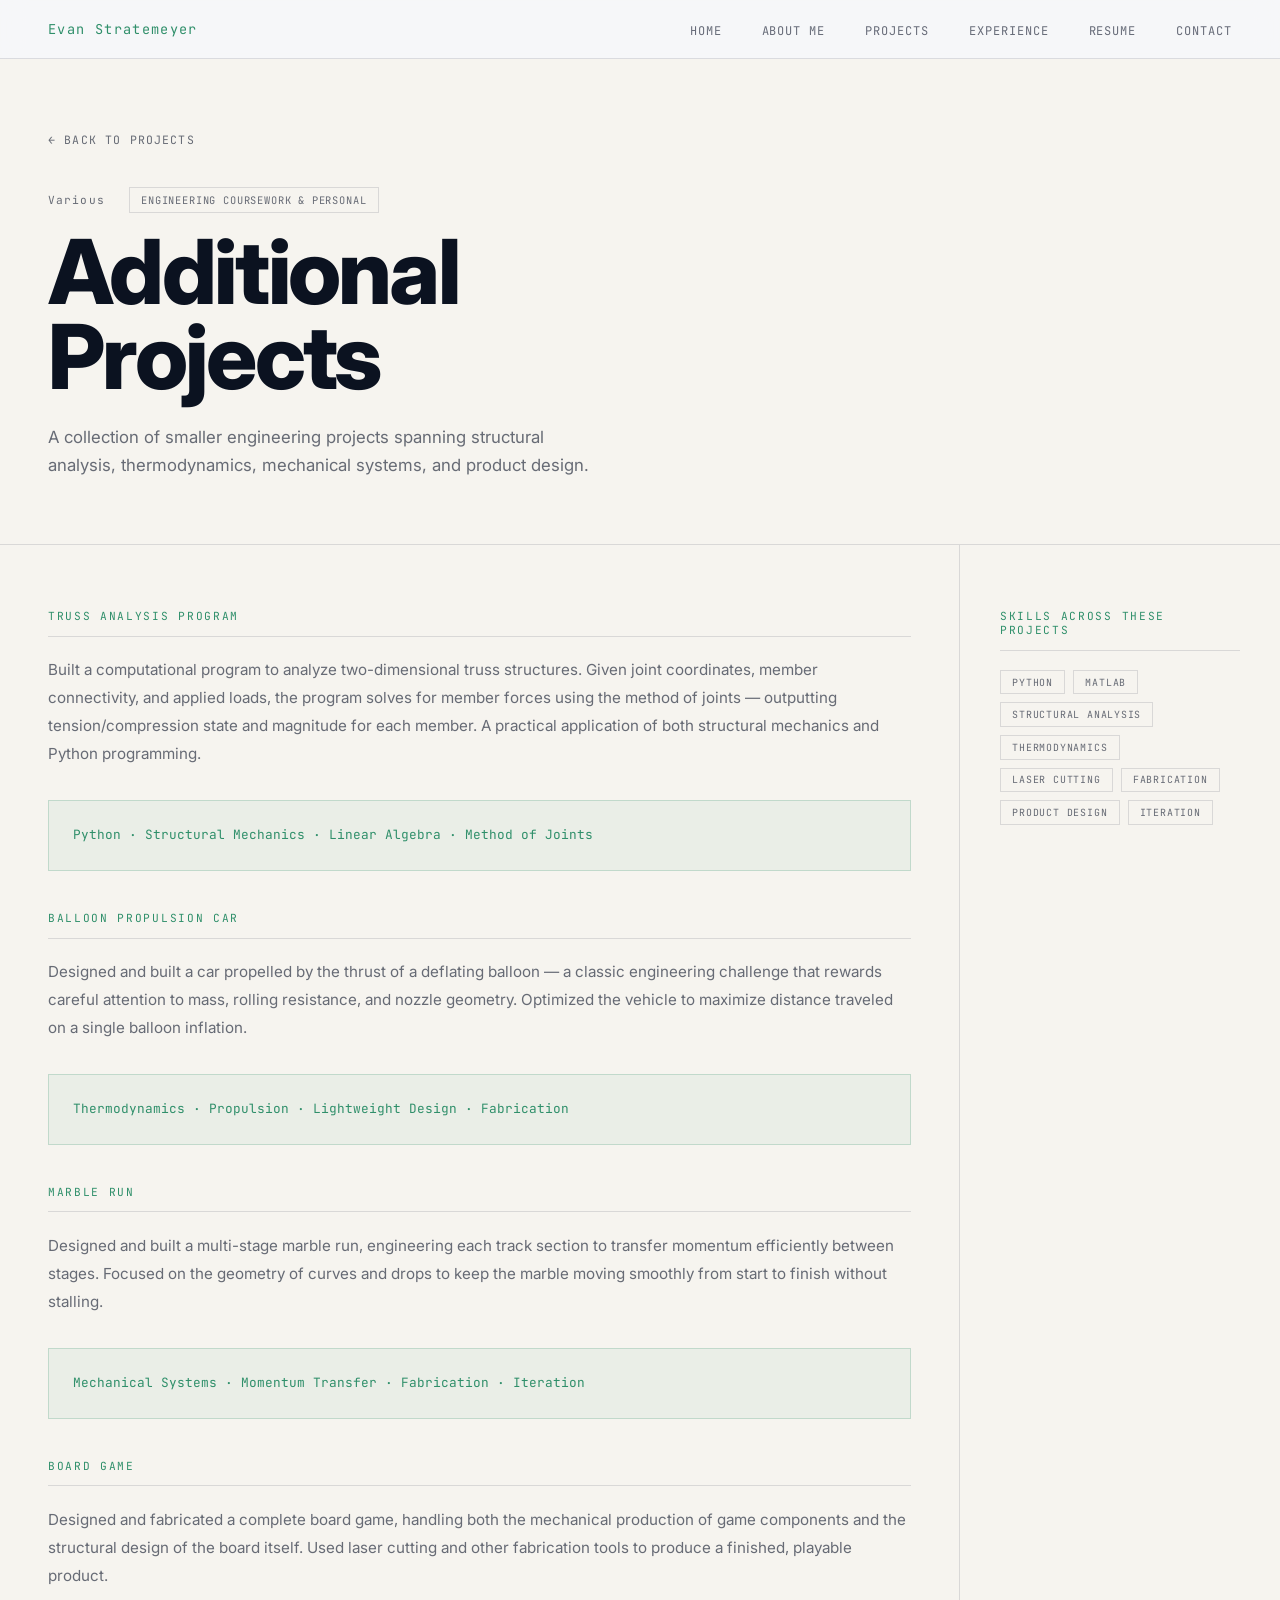
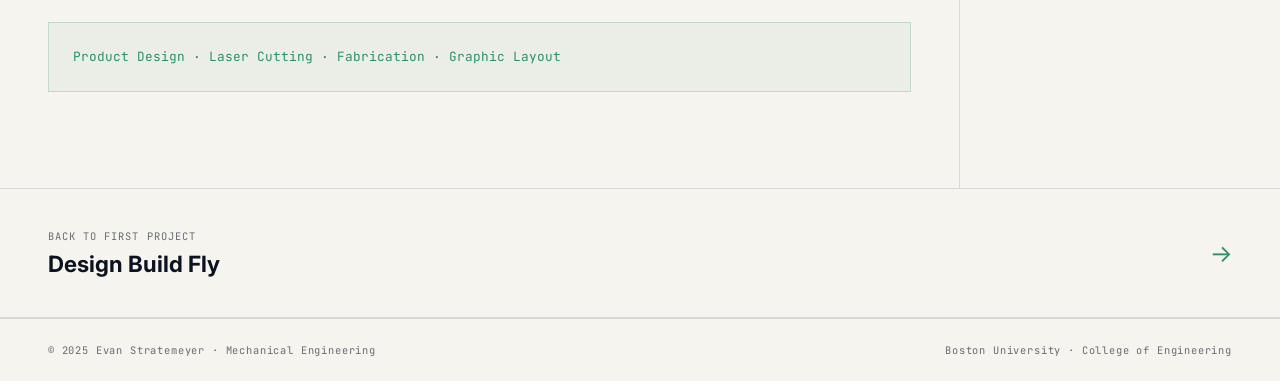
==== commit 2df015a2: "update" ====
--- a/projects/additional.html
+++ b/projects/additional.html
@@ -9,11 +9,13 @@
 <body>
 
 <nav>
-  <a class="nav-logo" href="../index.html">ES // ME</a>
+  <a class="nav-logo" href="../index.html">Evan Stratemeyer</a>
   <ul class="nav-links">
+    <li><a href="../index.html#home">Home</a></li>
+    <li><a href="../index.html#aboutme">About Me</a></li>
     <li><a href="../index.html#projects">Projects</a></li>
-    <li><a href="../index.html#skills">Skills</a></li>
     <li><a href="../index.html#experience">Experience</a></li>
+    <li><a href="../resume.html">Resume</a></li>
     <li><a href="../index.html#contact">Contact</a></li>
   </ul>
 </nav>
--- a/css/styles.css
+++ b/css/styles.css
@@ -145,6 +145,50 @@
 }
 
 .nav-links a:hover { color: var(--accent); }
+.nav-links a[aria-current="page"] { color: var(--accent); }
+
+/* -----------------------------------------
+   RESUME PAGE
+----------------------------------------- */
+.resume-hero {
+  position: relative;
+  z-index: 1;
+  padding: 7rem 3rem 3rem;
+  border-bottom: 1px solid var(--border);
+}
+
+.resume-hero-top {
+  display: flex;
+  align-items: flex-end;
+  justify-content: space-between;
+  flex-wrap: wrap;
+  gap: 2rem;
+  margin-top: 1.5rem;
+}
+
+.resume-kicker {
+  font-family: var(--mono);
+  font-size: 0.75rem;
+  color: var(--accent);
+  letter-spacing: 0.2em;
+  text-transform: uppercase;
+  margin-bottom: 0.8rem;
+}
+
+.resume-viewer {
+  position: relative;
+  z-index: 1;
+  padding: 2rem 3rem;
+}
+
+.resume-frame {
+  width: 100%;
+  height: min(1150px, 78vh);
+  min-height: 720px;
+  border: 1px solid var(--border);
+  display: block;
+  background: var(--surface);
+}
 
 /* -----------------------------------------
    BUTTONS
@@ -968,4 +1012,8 @@
   .next-project { padding: 2rem 1.5rem; }
   .hero { flex-direction: column; justify-content: center; align-items: flex-start; gap: 2rem; }
   .hero-photo { width: min(420px, 100%); border-radius: 22px; }
-}
+
+  .resume-hero { padding: 6.5rem 1.5rem 2.5rem; }
+  .resume-viewer { padding: 1.5rem; }
+  .resume-frame { height: 72vh; min-height: 520px; }
+}
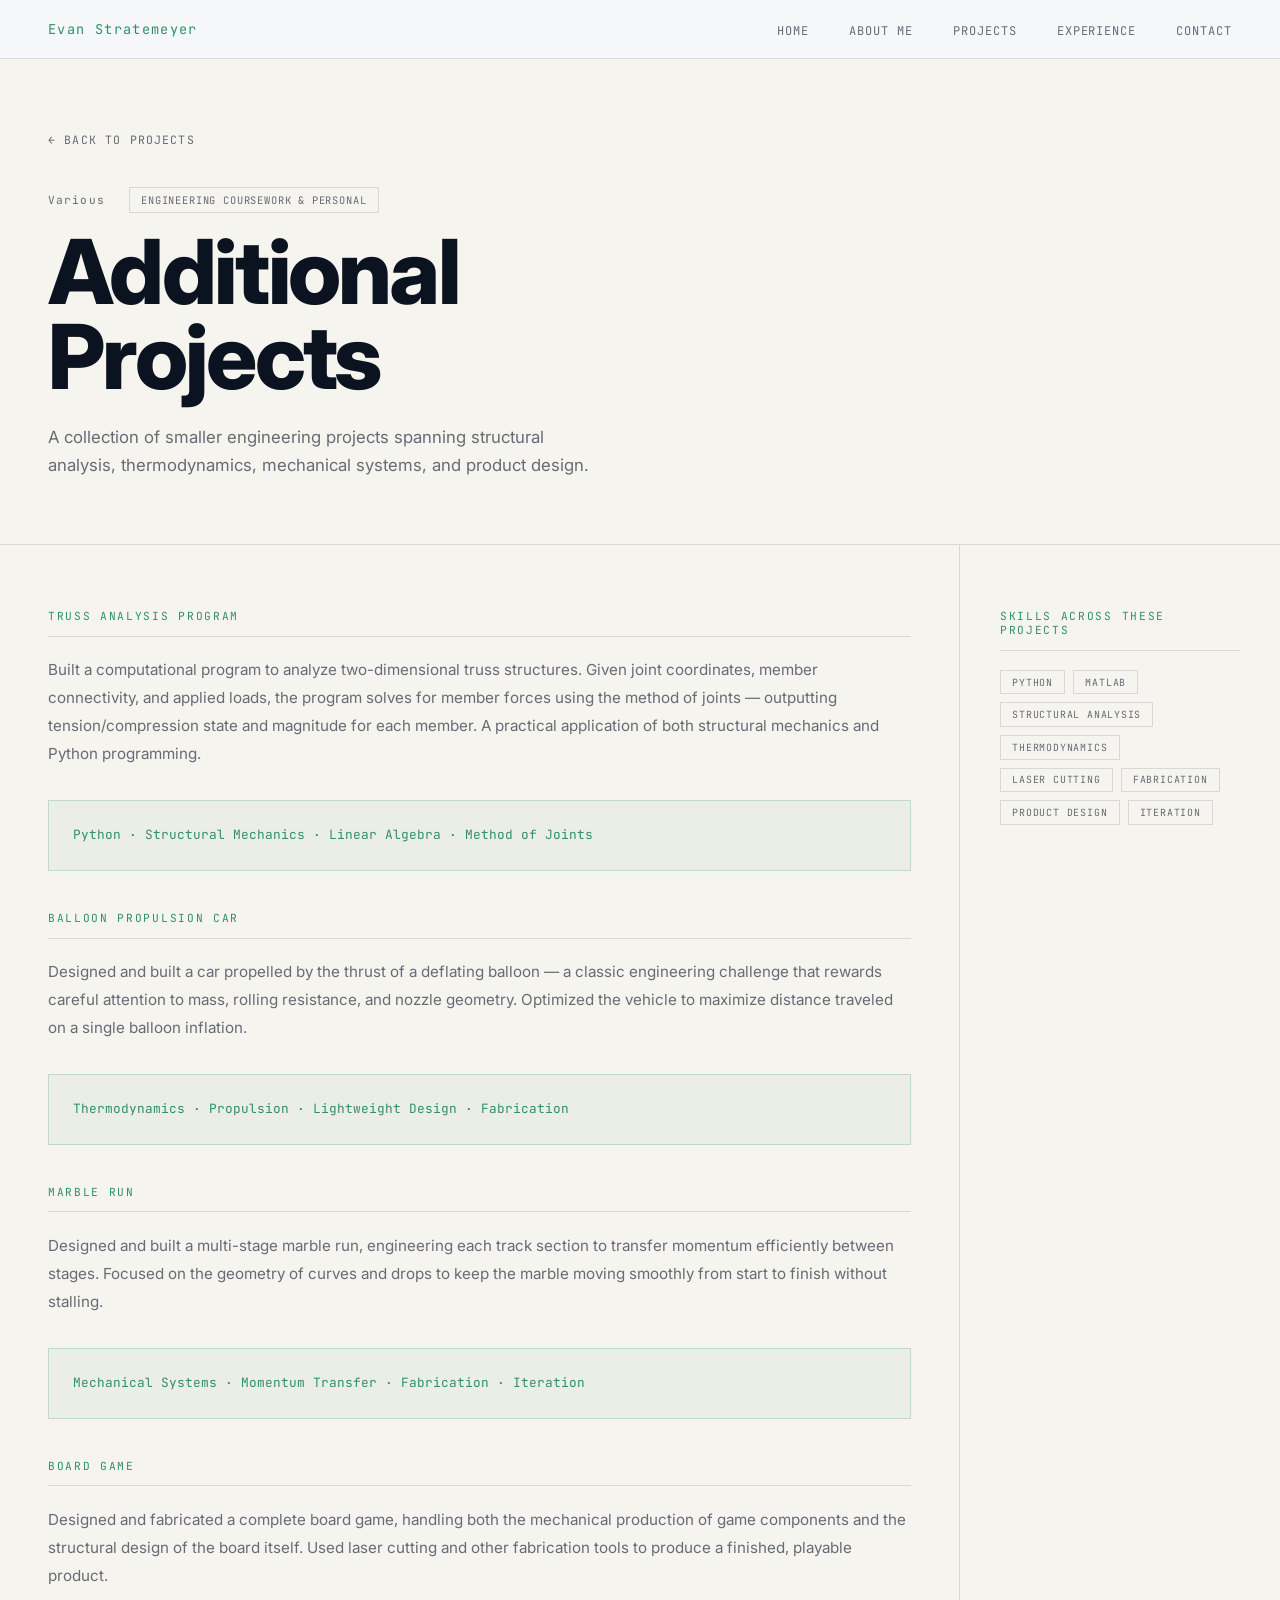
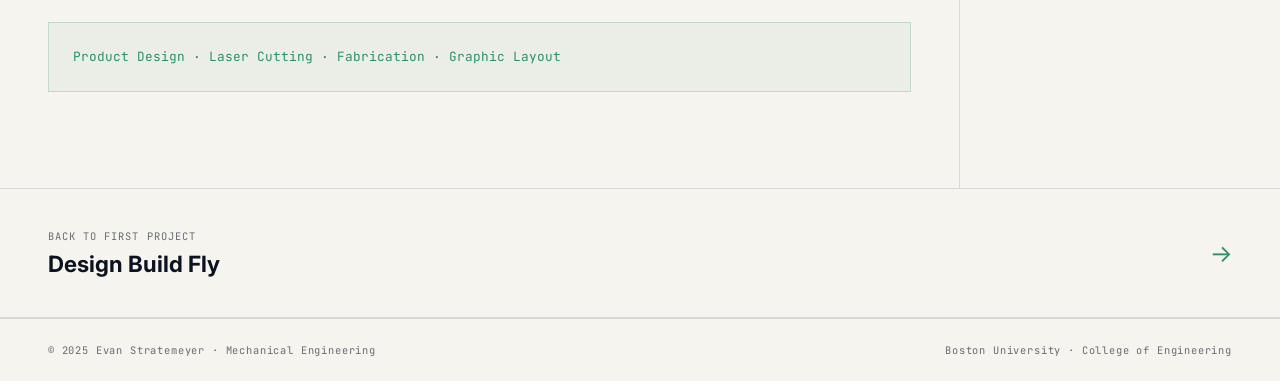
==== commit 2aa841c8: "buttons changed and page format updated" ====
--- a/projects/additional.html
+++ b/projects/additional.html
@@ -1,94 +1,136 @@
-<!DOCTYPE html>
+<!doctype html>
 <html lang="en">
-<head>
-  <meta charset="UTF-8">
-  <meta name="viewport" content="width=device-width, initial-scale=1.0">
-  <title>Additional Projects — Evan Stratemeyer</title>
-  <link rel="stylesheet" href="../css/styles.css">
-</head>
-<body>
+  <head>
+    <meta charset="UTF-8" />
+    <meta name="viewport" content="width=device-width, initial-scale=1.0" />
+    <title>Additional Projects — Evan Stratemeyer</title>
+    <link rel="stylesheet" href="../css/styles.css" />
+  </head>
+  <body>
+    <nav>
+      <a class="nav-logo" href="../index.html">Evan Stratemeyer</a>
+      <ul class="nav-links">
+        <li><a href="../index.html#home">Home</a></li>
+        <li><a href="../index.html#aboutme">About Me</a></li>
+        <li><a href="../index.html#projects">Projects</a></li>
+        <li><a href="../index.html#experience">Experience</a></li>
+        <li><a href="../index.html#contact">Contact</a></li>
+      </ul>
+    </nav>
 
-<nav>
-  <a class="nav-logo" href="../index.html">Evan Stratemeyer</a>
-  <ul class="nav-links">
-    <li><a href="../index.html#home">Home</a></li>
-    <li><a href="../index.html#aboutme">About Me</a></li>
-    <li><a href="../index.html#projects">Projects</a></li>
-    <li><a href="../index.html#experience">Experience</a></li>
-    <li><a href="../resume.html">Resume</a></li>
-    <li><a href="../index.html#contact">Contact</a></li>
-  </ul>
-</nav>
+    <div class="project-hero">
+      <div class="project-hero-content">
+        <a href="../index.html#projects" class="back-link"
+          >← Back to Projects</a
+        >
+        <div class="project-hero-meta">
+          <span class="project-hero-date">Various</span>
+          <span class="tag">Engineering Coursework & Personal</span>
+        </div>
+        <h1 class="project-hero-title">Additional<br />Projects</h1>
+        <p class="project-hero-subtitle">
+          A collection of smaller engineering projects spanning structural
+          analysis, thermodynamics, mechanical systems, and product design.
+        </p>
+      </div>
+    </div>
 
-<div class="project-hero">
-  <div class="project-hero-content">
-    <a href="../index.html#projects" class="back-link">← Back to Projects</a>
-    <div class="project-hero-meta">
-      <span class="project-hero-date">Various</span>
-      <span class="tag">Engineering Coursework & Personal</span>
+    <div class="project-body">
+      <div class="project-main">
+        <p class="project-section-title">Truss Analysis Program</p>
+        <div class="project-text">
+          <p>
+            Built a computational program to analyze two-dimensional truss
+            structures. Given joint coordinates, member connectivity, and
+            applied loads, the program solves for member forces using the method
+            of joints — outputting tension/compression state and magnitude for
+            each member. A practical application of both structural mechanics
+            and Python programming.
+          </p>
+        </div>
+        <div class="highlight-box">
+          <p>
+            Python · Structural Mechanics · Linear Algebra · Method of Joints
+          </p>
+        </div>
+
+        <p class="project-section-title project-section-title-spaced-lg">
+          Balloon Propulsion Car
+        </p>
+        <div class="project-text">
+          <p>
+            Designed and built a car propelled by the thrust of a deflating
+            balloon — a classic engineering challenge that rewards careful
+            attention to mass, rolling resistance, and nozzle geometry.
+            Optimized the vehicle to maximize distance traveled on a single
+            balloon inflation.
+          </p>
+        </div>
+        <div class="highlight-box">
+          <p>Thermodynamics · Propulsion · Lightweight Design · Fabrication</p>
+        </div>
+
+        <p class="project-section-title project-section-title-spaced-lg">
+          Marble Run
+        </p>
+        <div class="project-text">
+          <p>
+            Designed and built a multi-stage marble run, engineering each track
+            section to transfer momentum efficiently between stages. Focused on
+            the geometry of curves and drops to keep the marble moving smoothly
+            from start to finish without stalling.
+          </p>
+        </div>
+        <div class="highlight-box">
+          <p>
+            Mechanical Systems · Momentum Transfer · Fabrication · Iteration
+          </p>
+        </div>
+
+        <p class="project-section-title project-section-title-spaced-lg">
+          Board Game
+        </p>
+        <div class="project-text">
+          <p>
+            Designed and fabricated a complete board game, handling both the
+            mechanical production of game components and the structural design
+            of the board itself. Used laser cutting and other fabrication tools
+            to produce a finished, playable product.
+          </p>
+        </div>
+        <div class="highlight-box">
+          <p>Product Design · Laser Cutting · Fabrication · Graphic Layout</p>
+        </div>
+      </div>
+
+      <div class="project-sidebar">
+        <p class="project-section-title">Skills Across These Projects</p>
+        <div class="sidebar-tags">
+          <span class="sidebar-tag">Python</span>
+          <span class="sidebar-tag">MATLAB</span>
+          <span class="sidebar-tag">Structural Analysis</span>
+          <span class="sidebar-tag">Thermodynamics</span>
+          <span class="sidebar-tag">Laser Cutting</span>
+          <span class="sidebar-tag">Fabrication</span>
+          <span class="sidebar-tag">Product Design</span>
+          <span class="sidebar-tag">Iteration</span>
+        </div>
+      </div>
     </div>
-    <h1 class="project-hero-title">Additional<br>Projects</h1>
-    <p class="project-hero-subtitle">A collection of smaller engineering projects spanning structural analysis, thermodynamics, mechanical systems, and product design.</p>
-  </div>
-</div>
 
-<div class="project-body">
-  <div class="project-main">
+    <a href="design-build-fly.html" class="next-project">
+      <div>
+        <p class="next-label">Back to First Project</p>
+        <p class="next-title">Design Build Fly</p>
+      </div>
+      <span class="next-arrow">→</span>
+    </a>
 
-    <p class="project-section-title">Truss Analysis Program</p>
-    <div class="project-text">
-      <p>Built a computational program to analyze two-dimensional truss structures. Given joint coordinates, member connectivity, and applied loads, the program solves for member forces using the method of joints — outputting tension/compression state and magnitude for each member. A practical application of both structural mechanics and Python programming.</p>
-    </div>
-    <div class="highlight-box"><p>Python · Structural Mechanics · Linear Algebra · Method of Joints</p></div>
+    <footer>
+      <p>© 2025 Evan Stratemeyer · Mechanical Engineering</p>
+      <p>Boston University · College of Engineering</p>
+    </footer>
 
-    <p class="project-section-title project-section-title-spaced-lg">Balloon Propulsion Car</p>
-    <div class="project-text">
-      <p>Designed and built a car propelled by the thrust of a deflating balloon — a classic engineering challenge that rewards careful attention to mass, rolling resistance, and nozzle geometry. Optimized the vehicle to maximize distance traveled on a single balloon inflation.</p>
-    </div>
-    <div class="highlight-box"><p>Thermodynamics · Propulsion · Lightweight Design · Fabrication</p></div>
-
-    <p class="project-section-title project-section-title-spaced-lg">Marble Run</p>
-    <div class="project-text">
-      <p>Designed and built a multi-stage marble run, engineering each track section to transfer momentum efficiently between stages. Focused on the geometry of curves and drops to keep the marble moving smoothly from start to finish without stalling.</p>
-    </div>
-    <div class="highlight-box"><p>Mechanical Systems · Momentum Transfer · Fabrication · Iteration</p></div>
-
-    <p class="project-section-title project-section-title-spaced-lg">Board Game</p>
-    <div class="project-text">
-      <p>Designed and fabricated a complete board game, handling both the mechanical production of game components and the structural design of the board itself. Used laser cutting and other fabrication tools to produce a finished, playable product.</p>
-    </div>
-    <div class="highlight-box"><p>Product Design · Laser Cutting · Fabrication · Graphic Layout</p></div>
-
-  </div>
-
-  <div class="project-sidebar">
-    <p class="project-section-title">Skills Across These Projects</p>
-    <div class="sidebar-tags">
-      <span class="sidebar-tag">Python</span>
-      <span class="sidebar-tag">MATLAB</span>
-      <span class="sidebar-tag">Structural Analysis</span>
-      <span class="sidebar-tag">Thermodynamics</span>
-      <span class="sidebar-tag">Laser Cutting</span>
-      <span class="sidebar-tag">Fabrication</span>
-      <span class="sidebar-tag">Product Design</span>
-      <span class="sidebar-tag">Iteration</span>
-    </div>
-  </div>
-</div>
-
-<a href="design-build-fly.html" class="next-project">
-  <div>
-    <p class="next-label">Back to First Project</p>
-    <p class="next-title">Design Build Fly</p>
-  </div>
-  <span class="next-arrow">→</span>
-</a>
-
-<footer>
-  <p>© 2025 Evan Stratemeyer · Mechanical Engineering</p>
-  <p>Boston University · College of Engineering</p>
-</footer>
-
-<script src="../js/main.js"></script>
-</body>
+    <script src="../js/main.js"></script>
+  </body>
 </html>
--- a/css/styles.css
+++ b/css/styles.css
@@ -2,7 +2,7 @@
    EVAN STRATEMEYER — Portfolio Styles
    ========================================= */
 
-@import url('https://fonts.googleapis.com/css2?family=Inter:wght@400;500;600;700;800&family=JetBrains+Mono:wght@400;600;700&display=swap');
+@import url("https://fonts.googleapis.com/css2?family=Inter:wght@400;500;600;700;800&family=JetBrains+Mono:wght@400;600;700&display=swap");
 
 /* -----------------------------------------
    CSS VARIABLES
@@ -11,20 +11,30 @@
   --bg: #f6f4ef;
   --surface: #fbfaf7;
   --border: rgba(15, 23, 42, 0.12);
-  --accent: #2f8f6a;   /* sage green */
-  --accent2: #45b08a;  /* brighter highlight */
+  --accent: #2f8f6a; /* sage green */
+  --accent2: #45b08a; /* brighter highlight */
   --accent-rgb: 47, 143, 106;
   --text: #0b1220;
   --muted: rgba(15, 23, 42, 0.62);
-  --mono: 'JetBrains Mono', ui-monospace, SFMono-Regular, Menlo, Monaco, Consolas, 'Liberation Mono', 'Courier New', monospace;
-  --sans: 'Inter', ui-sans-serif, system-ui, -apple-system, BlinkMacSystemFont, 'Segoe UI', Roboto, Helvetica, Arial, 'Apple Color Emoji', 'Segoe UI Emoji';
+  --mono:
+    "JetBrains Mono", ui-monospace, SFMono-Regular, Menlo, Monaco, Consolas,
+    "Liberation Mono", "Courier New", monospace;
+  --sans:
+    "Inter", ui-sans-serif, system-ui, -apple-system, BlinkMacSystemFont,
+    "Segoe UI", Roboto, Helvetica, Arial, "Apple Color Emoji", "Segoe UI Emoji";
 }
 
 /* -----------------------------------------
    RESET & BASE
 ----------------------------------------- */
-* { margin: 0; padding: 0; box-sizing: border-box; }
-html { scroll-behavior: smooth; }
+* {
+  margin: 0;
+  padding: 0;
+  box-sizing: border-box;
+}
+html {
+  scroll-behavior: smooth;
+}
 
 body {
   background: var(--bg);
@@ -46,7 +56,9 @@
   overflow: hidden;
 }
 
-.hero-content { max-width: 900px; }
+.hero-content {
+  max-width: 900px;
+}
 
 .hero-kicker {
   font-family: var(--mono);
@@ -89,9 +101,13 @@
   aspect-ratio: 1 / 1;
   border-radius: 28px;
   border: 1px solid var(--border);
-  background: linear-gradient(180deg, rgba(var(--accent-rgb), 0.08), transparent 70%);
+  background: linear-gradient(
+    180deg,
+    rgba(var(--accent-rgb), 0.08),
+    transparent 70%
+  );
   box-shadow:
-    0 20px 60px rgba(15, 23, 42, 0.10),
+    0 20px 60px rgba(15, 23, 42, 0.1),
     0 1px 0 rgba(255, 255, 255, 0.8) inset;
   overflow: hidden;
   flex: 0 0 auto;
@@ -109,7 +125,9 @@
 ----------------------------------------- */
 nav {
   position: fixed;
-  top: 0; left: 0; right: 0;
+  top: 0;
+  left: 0;
+  right: 0;
   z-index: 100;
   display: flex;
   align-items: center;
@@ -144,50 +162,8 @@
   transition: color 0.2s;
 }
 
-.nav-links a:hover { color: var(--accent); }
-.nav-links a[aria-current="page"] { color: var(--accent); }
-
-/* -----------------------------------------
-   RESUME PAGE
------------------------------------------ */
-.resume-hero {
-  position: relative;
-  z-index: 1;
-  padding: 7rem 3rem 3rem;
-  border-bottom: 1px solid var(--border);
-}
-
-.resume-hero-top {
-  display: flex;
-  align-items: flex-end;
-  justify-content: space-between;
-  flex-wrap: wrap;
-  gap: 2rem;
-  margin-top: 1.5rem;
-}
-
-.resume-kicker {
-  font-family: var(--mono);
-  font-size: 0.75rem;
-  color: var(--accent);
-  letter-spacing: 0.2em;
-  text-transform: uppercase;
-  margin-bottom: 0.8rem;
-}
-
-.resume-viewer {
-  position: relative;
-  z-index: 1;
-  padding: 2rem 3rem;
-}
-
-.resume-frame {
-  width: 100%;
-  height: min(1150px, 78vh);
-  min-height: 720px;
-  border: 1px solid var(--border);
-  display: block;
-  background: var(--surface);
+.nav-links a:hover {
+  color: var(--accent);
 }
 
 /* -----------------------------------------
@@ -286,7 +262,9 @@
   line-height: 1.9;
 }
 
-.about-details p { margin-bottom: 1rem; }
+.about-details p {
+  margin-bottom: 1rem;
+}
 
 .about-callout {
   margin-top: 1.25rem;
@@ -313,8 +291,12 @@
   padding: 2.5rem;
 }
 
-.bench-card-wide { grid-column: span 2; }
-.bench-card-divider { border-top: 1px solid var(--border); }
+.bench-card-wide {
+  grid-column: span 2;
+}
+.bench-card-divider {
+  border-top: 1px solid var(--border);
+}
 
 .bench-label {
   font-family: var(--mono);
@@ -325,7 +307,9 @@
   margin-bottom: 0.6rem;
 }
 
-.bench-label.is-muted { color: var(--muted); }
+.bench-label.is-muted {
+  color: var(--muted);
+}
 
 .bench-title {
   font-size: 1.8rem;
@@ -334,7 +318,9 @@
   margin-bottom: 1rem;
 }
 
-.bench-title.is-muted { color: var(--muted); }
+.bench-title.is-muted {
+  color: var(--muted);
+}
 
 .bench-text {
   font-size: 0.95rem;
@@ -360,7 +346,9 @@
   gap: 0.5rem;
 }
 
-.bench-tags-spaced { margin-top: 1.2rem; }
+.bench-tags-spaced {
+  margin-top: 1.2rem;
+}
 
 .bench-status {
   display: flex;
@@ -377,19 +365,29 @@
   color: var(--muted);
 }
 
-.bench-status-row.is-active { color: var(--text); }
-
-.bench-status-bullet { color: var(--border); }
-.bench-status-row.is-active .bench-status-bullet { color: var(--accent); }
-
-.bench-status-step { color: inherit; }
+.bench-status-row.is-active {
+  color: var(--text);
+}
+
+.bench-status-bullet {
+  color: var(--border);
+}
+.bench-status-row.is-active .bench-status-bullet {
+  color: var(--accent);
+}
+
+.bench-status-step {
+  color: inherit;
+}
 
 .bench-status-state {
   margin-left: auto;
   color: var(--muted);
 }
 
-.bench-status-row.is-active .bench-status-state { color: var(--accent); }
+.bench-status-row.is-active .bench-status-state {
+  color: var(--accent);
+}
 
 /* -----------------------------------------
    STATS BAR
@@ -410,11 +408,21 @@
   animation: fadeUp 0.5s ease forwards;
 }
 
-.stat:last-child { border-right: none; }
-.stat:nth-child(1) { animation-delay: 0.2s; }
-.stat:nth-child(2) { animation-delay: 0.35s; }
-.stat:nth-child(3) { animation-delay: 0.5s; }
-.stat:nth-child(4) { animation-delay: 0.65s; }
+.stat:last-child {
+  border-right: none;
+}
+.stat:nth-child(1) {
+  animation-delay: 0.2s;
+}
+.stat:nth-child(2) {
+  animation-delay: 0.35s;
+}
+.stat:nth-child(3) {
+  animation-delay: 0.5s;
+}
+.stat:nth-child(4) {
+  animation-delay: 0.65s;
+}
 
 .stat-num {
   font-size: 2.2rem;
@@ -456,16 +464,24 @@
 }
 
 .project-card::before {
-  content: '';
+  content: "";
   position: absolute;
   inset: 0;
-  background: linear-gradient(135deg, rgba(var(--accent-rgb), 0.08) 0%, transparent 60%);
+  background: linear-gradient(
+    135deg,
+    rgba(var(--accent-rgb), 0.08) 0%,
+    transparent 60%
+  );
   opacity: 0;
   transition: opacity 0.3s;
 }
 
-.project-card:hover { background: var(--surface); }
-.project-card:hover::before { opacity: 1; }
+.project-card:hover {
+  background: var(--surface);
+}
+.project-card:hover::before {
+  opacity: 1;
+}
 
 .project-arrow {
   position: absolute;
@@ -474,7 +490,9 @@
   font-family: var(--mono);
   font-size: 0.75rem;
   color: var(--muted);
-  transition: color 0.2s, transform 0.2s;
+  transition:
+    color 0.2s,
+    transform 0.2s;
 }
 
 .project-card:hover .project-arrow {
@@ -495,7 +513,9 @@
   transition: border-color 0.2s;
 }
 
-.project-card:hover .project-icon { border-color: var(--accent); }
+.project-card:hover .project-icon {
+  border-color: var(--accent);
+}
 
 .project-date {
   font-family: var(--mono);
@@ -605,10 +625,12 @@
   height: 100%;
   background: var(--accent);
   width: 0;
-  transition: width 1.2s cubic-bezier(0.16,1,0.3,1);
-}
-
-.skill-bar-fill.animate { width: var(--fill); }
+  transition: width 1.2s cubic-bezier(0.16, 1, 0.3, 1);
+}
+
+.skill-bar-fill.animate {
+  width: var(--fill);
+}
 
 /* -----------------------------------------
    EXPERIENCE
@@ -628,8 +650,12 @@
   transition: background 0.2s;
 }
 
-.exp-item:last-child { border-bottom: none; }
-.exp-item:hover { background: var(--surface); }
+.exp-item:last-child {
+  border-bottom: none;
+}
+.exp-item:hover {
+  background: var(--surface);
+}
 
 .exp-date {
   font-family: var(--mono);
@@ -682,7 +708,9 @@
   margin-bottom: 1.5rem;
 }
 
-.contact-headline span { color: var(--accent); }
+.contact-headline span {
+  color: var(--accent);
+}
 
 .contact-body {
   font-size: 0.95rem;
@@ -774,9 +802,13 @@
   transition: color 0.2s;
 }
 
-.back-link:hover { color: var(--accent); }
-
-.project-hero-content { width: 100%; }
+.back-link:hover {
+  color: var(--accent);
+}
+
+.project-hero-content {
+  width: 100%;
+}
 
 .project-hero-meta {
   display: flex;
@@ -836,8 +868,12 @@
   border-bottom: 1px solid var(--border);
 }
 
-.project-section-title-spaced { margin-top: 2rem; }
-.project-section-title-spaced-lg { margin-top: 2.5rem; }
+.project-section-title-spaced {
+  margin-top: 2rem;
+}
+.project-section-title-spaced-lg {
+  margin-top: 2.5rem;
+}
 
 .project-text {
   font-size: 0.95rem;
@@ -846,7 +882,9 @@
   margin-bottom: 2rem;
 }
 
-.project-text p { margin-bottom: 1rem; }
+.project-text p {
+  margin-bottom: 1rem;
+}
 
 .highlight-box {
   border: 1px solid rgba(var(--accent-rgb), 0.22);
@@ -922,7 +960,9 @@
   text-transform: uppercase;
 }
 
-.photo-placeholder .photo-icon { font-size: 1.5rem; }
+.photo-placeholder .photo-icon {
+  font-size: 1.5rem;
+}
 
 .project-image {
   width: 100%;
@@ -946,7 +986,9 @@
   transition: background 0.2s;
 }
 
-.next-project:hover { background: var(--surface); }
+.next-project:hover {
+  background: var(--surface);
+}
 
 .next-label {
   font-family: var(--mono);
@@ -968,20 +1010,30 @@
   transition: transform 0.2s;
 }
 
-.next-project:hover .next-arrow { transform: translateX(6px); }
+.next-project:hover .next-arrow {
+  transform: translateX(6px);
+}
 
 /* -----------------------------------------
    ANIMATIONS
 ----------------------------------------- */
 @keyframes fadeUp {
-  from { opacity: 0; transform: translateY(20px); }
-  to { opacity: 1; transform: translateY(0); }
+  from {
+    opacity: 0;
+    transform: translateY(20px);
+  }
+  to {
+    opacity: 1;
+    transform: translateY(0);
+  }
 }
 
 .reveal {
   opacity: 0;
   transform: translateY(24px);
-  transition: opacity 0.6s ease, transform 0.6s ease;
+  transition:
+    opacity 0.6s ease,
+    transform 0.6s ease;
 }
 
 .reveal.visible {
@@ -993,27 +1045,88 @@
    RESPONSIVE
 ----------------------------------------- */
 @media (max-width: 768px) {
-  nav { padding: 1rem 1.5rem; }
-  .nav-links { display: none; }
-  section { padding: 4rem 1.5rem; }
-  .stats-bar { flex-wrap: wrap; }
-  .stat { flex: 50%; border-right: 1px solid var(--border); }
-  .projects-grid { grid-template-columns: 1fr; }
-  .about-layout { grid-template-columns: 1fr; gap: 1.5rem; }
-  .skills-layout { grid-template-columns: 1fr; }
-  .exp-item { grid-template-columns: 1fr; gap: 0.5rem; }
-  .contact-grid { grid-template-columns: 1fr; }
-  footer { flex-direction: column; gap: 0.5rem; text-align: center; }
-  .project-body { grid-template-columns: 1fr; }
-  .project-main { border-right: none; border-bottom: 1px solid var(--border); }
-  .project-hero { padding: 7rem 1.5rem 3rem; }
-  .project-main { padding: 3rem 1.5rem; }
-  .project-sidebar { padding: 3rem 1.5rem; }
-  .next-project { padding: 2rem 1.5rem; }
-  .hero { flex-direction: column; justify-content: center; align-items: flex-start; gap: 2rem; }
-  .hero-photo { width: min(420px, 100%); border-radius: 22px; }
-
-  .resume-hero { padding: 6.5rem 1.5rem 2.5rem; }
-  .resume-viewer { padding: 1.5rem; }
-  .resume-frame { height: 72vh; min-height: 520px; }
-}
+  nav {
+    padding: 1rem 1.5rem;
+  }
+  .nav-links {
+    display: none;
+  }
+  section {
+    padding: 4rem 1.5rem;
+  }
+  .stats-bar {
+    flex-wrap: wrap;
+  }
+  .stat {
+    flex: 50%;
+    border-right: 1px solid var(--border);
+  }
+  .projects-grid {
+    grid-template-columns: 1fr;
+  }
+  .about-layout {
+    grid-template-columns: 1fr;
+    gap: 1.5rem;
+  }
+  .skills-layout {
+    grid-template-columns: 1fr;
+  }
+  .exp-item {
+    grid-template-columns: 1fr;
+    gap: 0.5rem;
+  }
+  .contact-grid {
+    grid-template-columns: 1fr;
+  }
+  footer {
+    flex-direction: column;
+    gap: 0.5rem;
+    text-align: center;
+  }
+  .project-body {
+    grid-template-columns: 1fr;
+  }
+  .project-main {
+    border-right: none;
+    border-bottom: 1px solid var(--border);
+  }
+  .project-hero {
+    padding: 7rem 1.5rem 3rem;
+  }
+  .project-main {
+    padding: 3rem 1.5rem;
+  }
+  .project-sidebar {
+    padding: 3rem 1.5rem;
+  }
+  .next-project {
+    padding: 2rem 1.5rem;
+  }
+  .hero {
+    flex-direction: column;
+    justify-content: center;
+    align-items: flex-start;
+    gap: 2rem;
+  }
+  .hero-photo {
+    width: min(420px, 100%);
+    border-radius: 22px;
+  }
+
+  .resume-hero {
+    padding: 6.5rem 1.5rem 2.5rem;
+  }
+  .resume-viewer {
+    padding: 1.5rem;
+  }
+  .resume-frame {
+    height: 72vh;
+    min-height: 520px;
+  }
+}
+
+@media (max-width: 768px) {
+  .project-hero {
+    grid-template-columns: 1fr !important;
+  }
+}
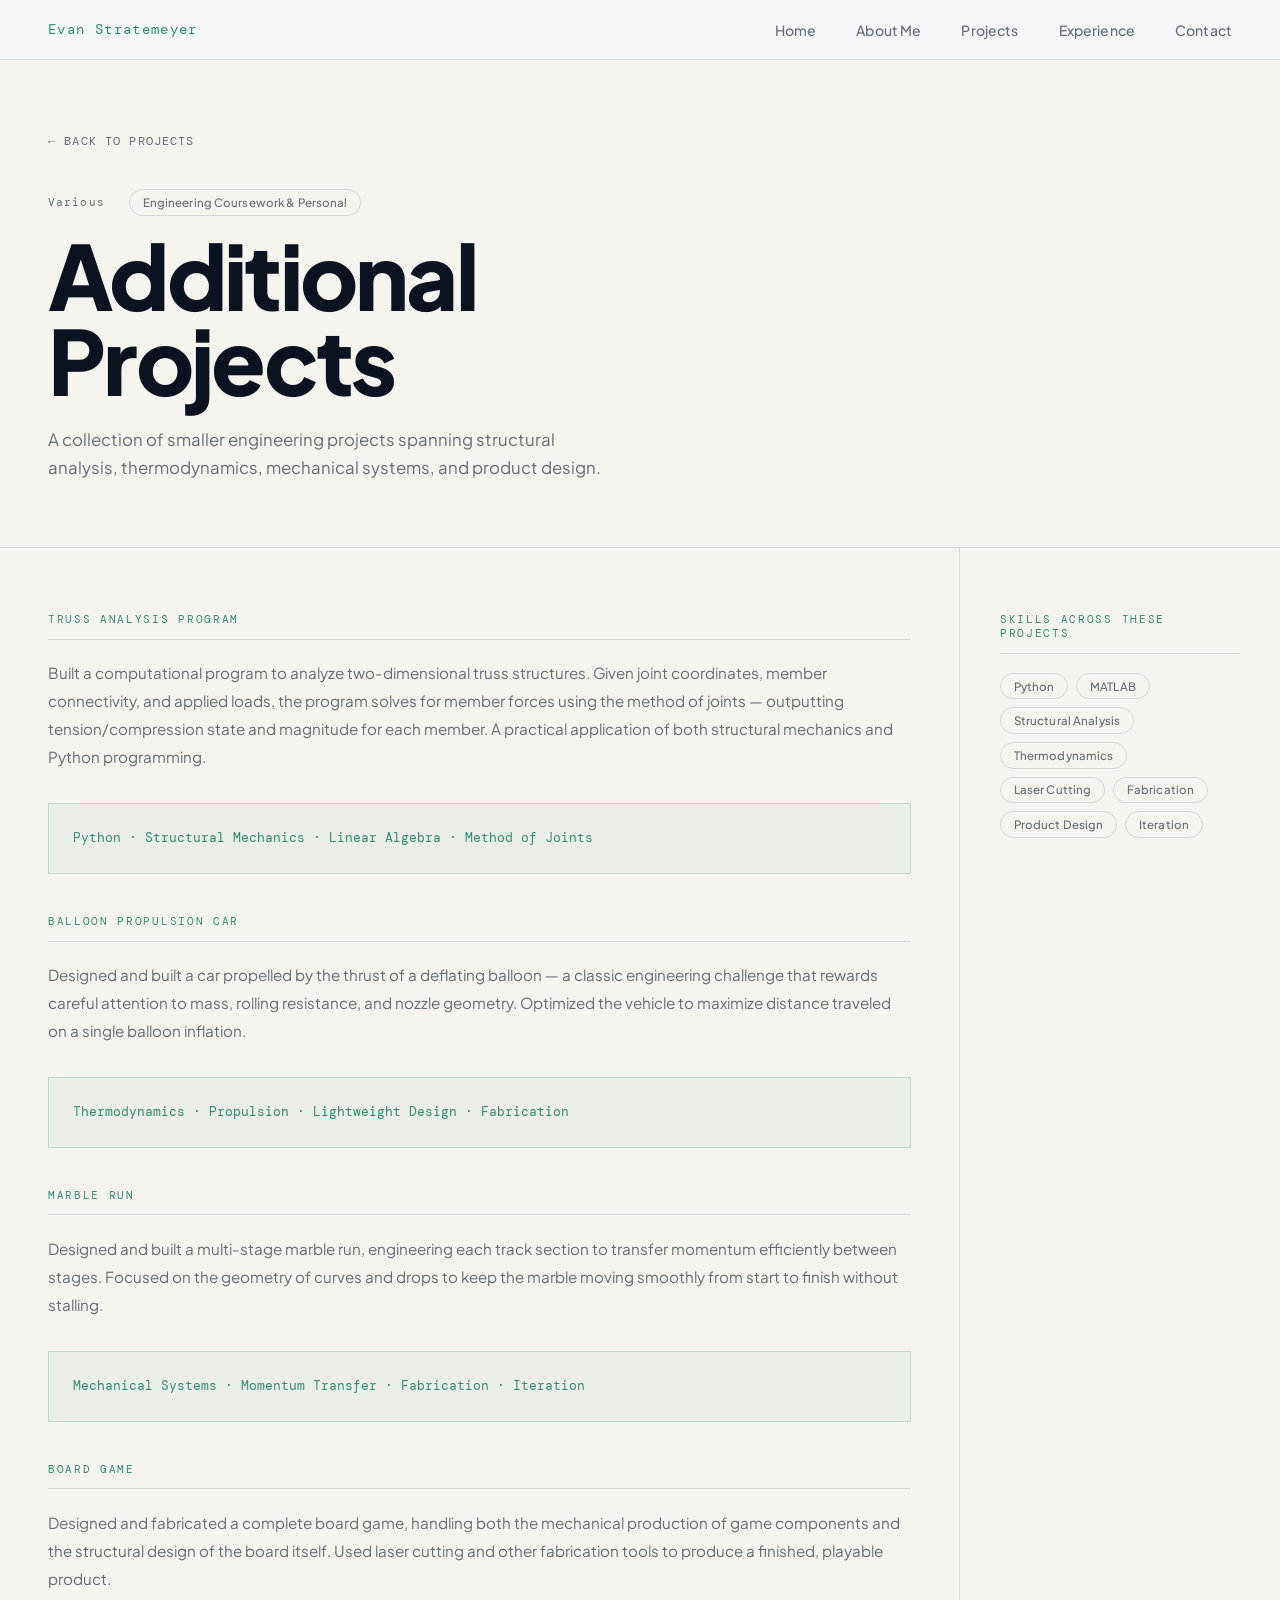
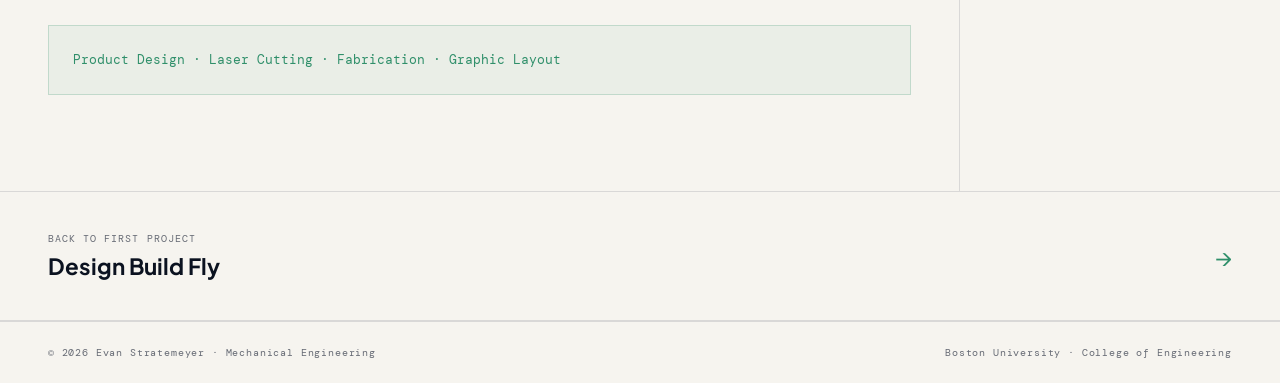
==== commit 76c6b89d: "Wire photos, fix typos, update resume, fix image cropping" ====
--- a/projects/additional.html
+++ b/projects/additional.html
@@ -127,7 +127,7 @@
     </a>
 
     <footer>
-      <p>© 2025 Evan Stratemeyer · Mechanical Engineering</p>
+      <p>© 2026 Evan Stratemeyer · Mechanical Engineering</p>
       <p>Boston University · College of Engineering</p>
     </footer>
 
--- a/css/styles.css
+++ b/css/styles.css
@@ -2,7 +2,7 @@
    EVAN STRATEMEYER — Portfolio Styles
    ========================================= */
 
-@import url("https://fonts.googleapis.com/css2?family=Inter:wght@400;500;600;700;800&family=JetBrains+Mono:wght@400;600;700&display=swap");
+@import url("https://fonts.googleapis.com/css2?family=Plus+Jakarta+Sans:wght@400;500;600;700;800&family=DM+Mono:wght@400;500&display=swap");
 
 /* -----------------------------------------
    CSS VARIABLES
@@ -11,17 +11,19 @@
   --bg: #f6f4ef;
   --surface: #fbfaf7;
   --border: rgba(15, 23, 42, 0.12);
-  --accent: #2f8f6a; /* sage green */
-  --accent2: #45b08a; /* brighter highlight */
+  --accent: #2f8f6a;       /* sage green */
   --accent-rgb: 47, 143, 106;
+  --amber: #c97b3a;        /* warm amber */
+  --amber-rgb: 201, 123, 58;
+  --indigo: #5567a0;       /* muted indigo */
+  --indigo-rgb: 85, 103, 160;
   --text: #0b1220;
   --muted: rgba(15, 23, 42, 0.62);
   --mono:
-    "JetBrains Mono", ui-monospace, SFMono-Regular, Menlo, Monaco, Consolas,
-    "Liberation Mono", "Courier New", monospace;
+    "DM Mono", ui-monospace, SFMono-Regular, Menlo, Monaco, Consolas, monospace;
   --sans:
-    "Inter", ui-sans-serif, system-ui, -apple-system, BlinkMacSystemFont,
-    "Segoe UI", Roboto, Helvetica, Arial, "Apple Color Emoji", "Segoe UI Emoji";
+    "Plus Jakarta Sans", ui-sans-serif, system-ui, -apple-system,
+    BlinkMacSystemFont, "Segoe UI", Roboto, Helvetica, Arial, sans-serif;
 }
 
 /* -----------------------------------------
@@ -54,10 +56,40 @@
   gap: 3rem;
   padding: 0 3rem;
   overflow: hidden;
+  position: relative;
+}
+
+/* Abstract background blobs */
+.hero::before {
+  content: "";
+  position: absolute;
+  width: 520px;
+  height: 520px;
+  border-radius: 62% 38% 58% 42% / 44% 56% 44% 56%;
+  background: radial-gradient(ellipse at center, rgba(var(--accent-rgb), 0.1) 0%, transparent 68%);
+  top: -80px;
+  right: 80px;
+  pointer-events: none;
+  z-index: 0;
+}
+
+.hero::after {
+  content: "";
+  position: absolute;
+  width: 380px;
+  height: 380px;
+  border-radius: 44% 56% 38% 62% / 58% 42% 58% 42%;
+  background: radial-gradient(ellipse at center, rgba(var(--amber-rgb), 0.09) 0%, transparent 68%);
+  bottom: 40px;
+  left: -60px;
+  pointer-events: none;
+  z-index: 0;
 }
 
 .hero-content {
   max-width: 900px;
+  position: relative;
+  z-index: 1;
 }
 
 .hero-kicker {
@@ -101,6 +133,8 @@
   aspect-ratio: 1 / 1;
   border-radius: 28px;
   border: 1px solid var(--border);
+  position: relative;
+  z-index: 1;
   background: linear-gradient(
     180deg,
     rgba(var(--accent-rgb), 0.08),
@@ -153,12 +187,12 @@
 }
 
 .nav-links a {
-  font-family: var(--mono);
-  font-size: 0.75rem;
+  font-family: var(--sans);
+  font-size: 0.875rem;
+  font-weight: 500;
   color: var(--muted);
   text-decoration: none;
-  letter-spacing: 0.08em;
-  text-transform: uppercase;
+  letter-spacing: 0.01em;
   transition: color 0.2s;
 }
 
@@ -170,13 +204,14 @@
    BUTTONS
 ----------------------------------------- */
 .btn {
-  font-family: var(--mono);
-  font-size: 0.75rem;
-  letter-spacing: 0.1em;
-  text-transform: uppercase;
+  font-family: var(--sans);
+  font-size: 0.875rem;
+  font-weight: 600;
+  letter-spacing: 0.01em;
   text-decoration: none;
   padding: 0.85rem 1.8rem;
   border: 1px solid;
+  border-radius: 6px;
   transition: all 0.2s;
   cursor: pointer;
   display: inline-block;
@@ -217,6 +252,8 @@
   background: var(--surface);
   border-top: 1px solid var(--border);
   border-bottom: 1px solid var(--border);
+  background-image: radial-gradient(rgba(15, 23, 42, 0.05) 1px, transparent 1px);
+  background-size: 28px 28px;
 }
 
 .section-header {
@@ -232,6 +269,11 @@
   color: var(--accent);
   letter-spacing: 0.15em;
 }
+
+/* Per-section accent colors */
+#projects .section-num   { color: var(--amber); }
+#experience .section-num { color: var(--indigo); }
+#contact .section-num    { color: var(--amber); }
 
 .section-title {
   font-size: 2.8rem;
@@ -269,8 +311,8 @@
 .about-callout {
   margin-top: 1.25rem;
   padding: 1rem 1.25rem;
-  border: 1px solid rgba(var(--accent-rgb), 0.22);
-  background: rgba(var(--accent-rgb), 0.06);
+  border: 1px solid rgba(var(--amber-rgb), 0.28);
+  background: rgba(var(--amber-rgb), 0.07);
   border-radius: 16px;
   color: var(--text);
 }
@@ -281,21 +323,20 @@
 .bench-grid {
   display: grid;
   grid-template-columns: 1fr 1fr;
-  gap: 1.5px;
-  background: var(--border);
-  border: 1.5px solid var(--border);
+  gap: 1.25rem;
+  background: transparent;
+  border: none;
 }
 
 .bench-card {
   background: var(--bg);
   padding: 2.5rem;
+  border: 1px solid var(--border);
+  border-radius: 16px;
 }
 
 .bench-card-wide {
   grid-column: span 2;
-}
-.bench-card-divider {
-  border-top: 1px solid var(--border);
 }
 
 .bench-label {
@@ -411,18 +452,15 @@
 .stat:last-child {
   border-right: none;
 }
-.stat:nth-child(1) {
-  animation-delay: 0.2s;
-}
-.stat:nth-child(2) {
-  animation-delay: 0.35s;
-}
-.stat:nth-child(3) {
-  animation-delay: 0.5s;
-}
-.stat:nth-child(4) {
-  animation-delay: 0.65s;
-}
+.stat:nth-child(1) { animation-delay: 0.2s; }
+.stat:nth-child(2) { animation-delay: 0.35s; }
+.stat:nth-child(3) { animation-delay: 0.5s; }
+.stat:nth-child(4) { animation-delay: 0.65s; }
+
+/* Alternating stat number colors */
+.stat:nth-child(2) .stat-num { color: var(--amber); }
+.stat:nth-child(3) .stat-num { color: var(--indigo); }
+.stat:nth-child(4) .stat-num { color: var(--amber); }
 
 .stat-num {
   font-size: 2.2rem;
@@ -446,190 +484,162 @@
 .projects-grid {
   display: grid;
   grid-template-columns: repeat(auto-fill, minmax(340px, 1fr));
-  gap: 1.5px;
-  background: var(--border);
-  border: 1.5px solid var(--border);
+  gap: 1.25rem;
+  background: transparent;
+  border: none;
 }
 
 .project-card {
   background: var(--bg);
-  padding: 2.5rem;
+  padding: 0;
   position: relative;
   overflow: hidden;
-  transition: background 0.2s;
+  transition:
+    background 0.2s,
+    box-shadow 0.2s;
   cursor: pointer;
   text-decoration: none;
   color: inherit;
-  display: block;
-}
-
-.project-card::before {
-  content: "";
-  position: absolute;
-  inset: 0;
-  background: linear-gradient(
-    135deg,
-    rgba(var(--accent-rgb), 0.08) 0%,
-    transparent 60%
-  );
-  opacity: 0;
-  transition: opacity 0.3s;
+  display: flex;
+  flex-direction: column;
+  border: 1px solid var(--border);
+  border-radius: 16px;
 }
 
 .project-card:hover {
   background: var(--surface);
-}
-.project-card:hover::before {
-  opacity: 1;
-}
-
-.project-arrow {
-  position: absolute;
-  bottom: 2rem;
-  right: 2rem;
-  font-family: var(--mono);
-  font-size: 0.75rem;
-  color: var(--muted);
-  transition:
-    color 0.2s,
-    transform 0.2s;
-}
-
-.project-card:hover .project-arrow {
-  color: var(--accent);
-  transform: translate(3px, -3px);
-}
-
-.project-icon {
-  width: 42px;
-  height: 42px;
-  border: 1px solid var(--border);
+  box-shadow: 0 8px 32px rgba(15, 23, 42, 0.08);
+}
+
+/* Card image */
+.project-card-image {
+  width: 100%;
+  aspect-ratio: 16 / 10;
+  overflow: hidden;
+  border-radius: 15px 15px 0 0;
+  background: rgba(var(--accent-rgb), 0.06);
+  flex-shrink: 0;
   display: flex;
   align-items: center;
   justify-content: center;
+}
+
+.project-card-image img {
+  width: 100%;
+  height: 100%;
+  object-fit: cover;
+  display: block;
+  transition: transform 0.4s ease;
+}
+
+.project-card:hover .project-card-image img {
+  transform: scale(1.04);
+}
+
+.project-card-image-placeholder {
+  font-size: 2.5rem;
+  opacity: 0.4;
+}
+
+/* Card body */
+.project-card-body {
+  padding: 1.6rem 2rem 2rem;
+  display: flex;
+  flex-direction: column;
+  flex: 1;
+}
+
+.project-date {
+  font-family: var(--mono);
+  font-size: 0.65rem;
+  color: var(--muted);
+  letter-spacing: 0.08em;
+  margin-bottom: 0.5rem;
+}
+
+.project-name {
   font-size: 1.2rem;
-  margin-bottom: 1.5rem;
-  color: var(--accent);
-  transition: border-color 0.2s;
-}
-
-.project-card:hover .project-icon {
-  border-color: var(--accent);
-}
-
-.project-date {
-  font-family: var(--mono);
-  font-size: 0.65rem;
-  color: var(--muted);
-  letter-spacing: 0.1em;
-  text-transform: uppercase;
-  margin-bottom: 0.6rem;
-}
-
-.project-name {
-  font-size: 1.3rem;
   font-weight: 700;
   letter-spacing: -0.01em;
-  margin-bottom: 0.8rem;
+  margin-bottom: 0.7rem;
 }
 
 .project-desc {
   font-size: 0.875rem;
   color: var(--muted);
   line-height: 1.7;
-  margin-bottom: 1.5rem;
-}
-
-.project-tags {
-  display: flex;
-  flex-wrap: wrap;
-  gap: 0.5rem;
-}
-
-.tag {
-  font-family: var(--mono);
-  font-size: 0.65rem;
-  letter-spacing: 0.08em;
-  text-transform: uppercase;
-  padding: 0.3rem 0.7rem;
-  border: 1px solid var(--border);
-  color: var(--muted);
-  transition: all 0.2s;
-}
-
-.project-card:hover .tag {
-  border-color: rgba(var(--accent-rgb), 0.28);
-  color: var(--accent);
+  margin-bottom: 0;
+}
+
+/* Skills bullet list */
+.project-skills {
+  list-style: none;
+  display: flex;
+  flex-direction: column;
+  gap: 0.35rem;
+  margin-top: 1.1rem;
+}
+
+.project-skills li {
+  font-size: 0.82rem;
+  color: var(--muted);
+  display: flex;
+  align-items: center;
+  gap: 0.6rem;
+}
+
+.project-skills li::before {
+  content: "";
+  width: 5px;
+  height: 5px;
+  border-radius: 50%;
+  background: var(--accent);
+  flex-shrink: 0;
+  opacity: 0.7;
+}
+
+/* View link at bottom of card */
+.project-view-link {
+  display: inline-flex;
+  align-items: center;
+  gap: 0.35rem;
+  margin-top: 1.4rem;
+  font-size: 0.82rem;
+  font-weight: 600;
+  color: var(--accent);
+  transition: gap 0.2s;
+}
+
+.project-card:hover .project-view-link {
+  gap: 0.55rem;
 }
 
 .project-highlight {
   position: absolute;
-  top: 2rem;
-  right: 2rem;
-  font-family: var(--mono);
-  font-size: 0.6rem;
-  color: var(--accent);
-  letter-spacing: 0.1em;
-  text-transform: uppercase;
+  top: 1rem;
+  right: 1rem;
+  font-family: var(--sans);
+  font-size: 0.7rem;
+  font-weight: 500;
+  color: var(--accent);
+  letter-spacing: 0.01em;
   border: 1px solid rgba(var(--accent-rgb), 0.28);
-  padding: 0.25rem 0.6rem;
-}
-
-/* -----------------------------------------
-   SKILLS
------------------------------------------ */
-.skills-layout {
-  display: grid;
-  grid-template-columns: 1fr 1fr;
-  gap: 3rem;
-}
-
-.skill-category-title {
-  font-family: var(--mono);
-  font-size: 0.7rem;
-  color: var(--accent);
-  letter-spacing: 0.15em;
-  text-transform: uppercase;
-  margin-bottom: 1.5rem;
-}
-
-.skill-list {
-  display: flex;
-  flex-direction: column;
-  gap: 0.8rem;
-}
-
-.skill-item {
-  display: flex;
-  align-items: center;
-  gap: 1rem;
-}
-
-.skill-name {
-  font-family: var(--mono);
-  font-size: 0.8rem;
-  color: var(--text);
-  width: 140px;
-  flex-shrink: 0;
-}
-
-.skill-bar-bg {
-  flex: 1;
-  height: 2px;
-  background: var(--border);
-  position: relative;
-  overflow: hidden;
-}
-
-.skill-bar-fill {
-  height: 100%;
-  background: var(--accent);
-  width: 0;
-  transition: width 1.2s cubic-bezier(0.16, 1, 0.3, 1);
-}
-
-.skill-bar-fill.animate {
-  width: var(--fill);
+  border-radius: 100px;
+  padding: 0.25rem 0.75rem;
+  background: rgba(var(--accent-rgb), 0.06);
+  backdrop-filter: blur(4px);
+}
+
+.tag {
+  font-family: var(--sans);
+  font-size: 0.72rem;
+  font-weight: 500;
+  letter-spacing: 0.01em;
+  padding: 0.3rem 0.8rem;
+  border: 1px solid var(--border);
+  border-radius: 100px;
+  color: var(--muted);
+  transition: all 0.2s;
 }
 
 /* -----------------------------------------
@@ -639,6 +649,8 @@
   display: flex;
   flex-direction: column;
   border: 1px solid var(--border);
+  border-radius: 14px;
+  overflow: hidden;
 }
 
 .exp-item {
@@ -674,7 +686,7 @@
 .exp-org {
   font-family: var(--mono);
   font-size: 0.75rem;
-  color: var(--accent);
+  color: var(--indigo);
   margin-bottom: 0.8rem;
   letter-spacing: 0.05em;
 }
@@ -731,11 +743,13 @@
   gap: 1rem;
   padding: 1.2rem 1.5rem;
   border: 1px solid var(--border);
+  border-radius: 10px;
   text-decoration: none;
   color: var(--text);
   transition: all 0.2s;
-  font-family: var(--mono);
-  font-size: 0.8rem;
+  font-family: var(--sans);
+  font-size: 0.875rem;
+  font-weight: 500;
 }
 
 .contact-link:hover {
@@ -931,12 +945,13 @@
 }
 
 .sidebar-tag {
-  font-family: var(--mono);
-  font-size: 0.62rem;
-  letter-spacing: 0.08em;
-  text-transform: uppercase;
-  padding: 0.3rem 0.7rem;
+  font-family: var(--sans);
+  font-size: 0.72rem;
+  font-weight: 500;
+  letter-spacing: 0.01em;
+  padding: 0.3rem 0.8rem;
   border: 1px solid var(--border);
+  border-radius: 100px;
   color: var(--muted);
 }
 
@@ -1068,9 +1083,6 @@
     grid-template-columns: 1fr;
     gap: 1.5rem;
   }
-  .skills-layout {
-    grid-template-columns: 1fr;
-  }
   .exp-item {
     grid-template-columns: 1fr;
     gap: 0.5rem;
